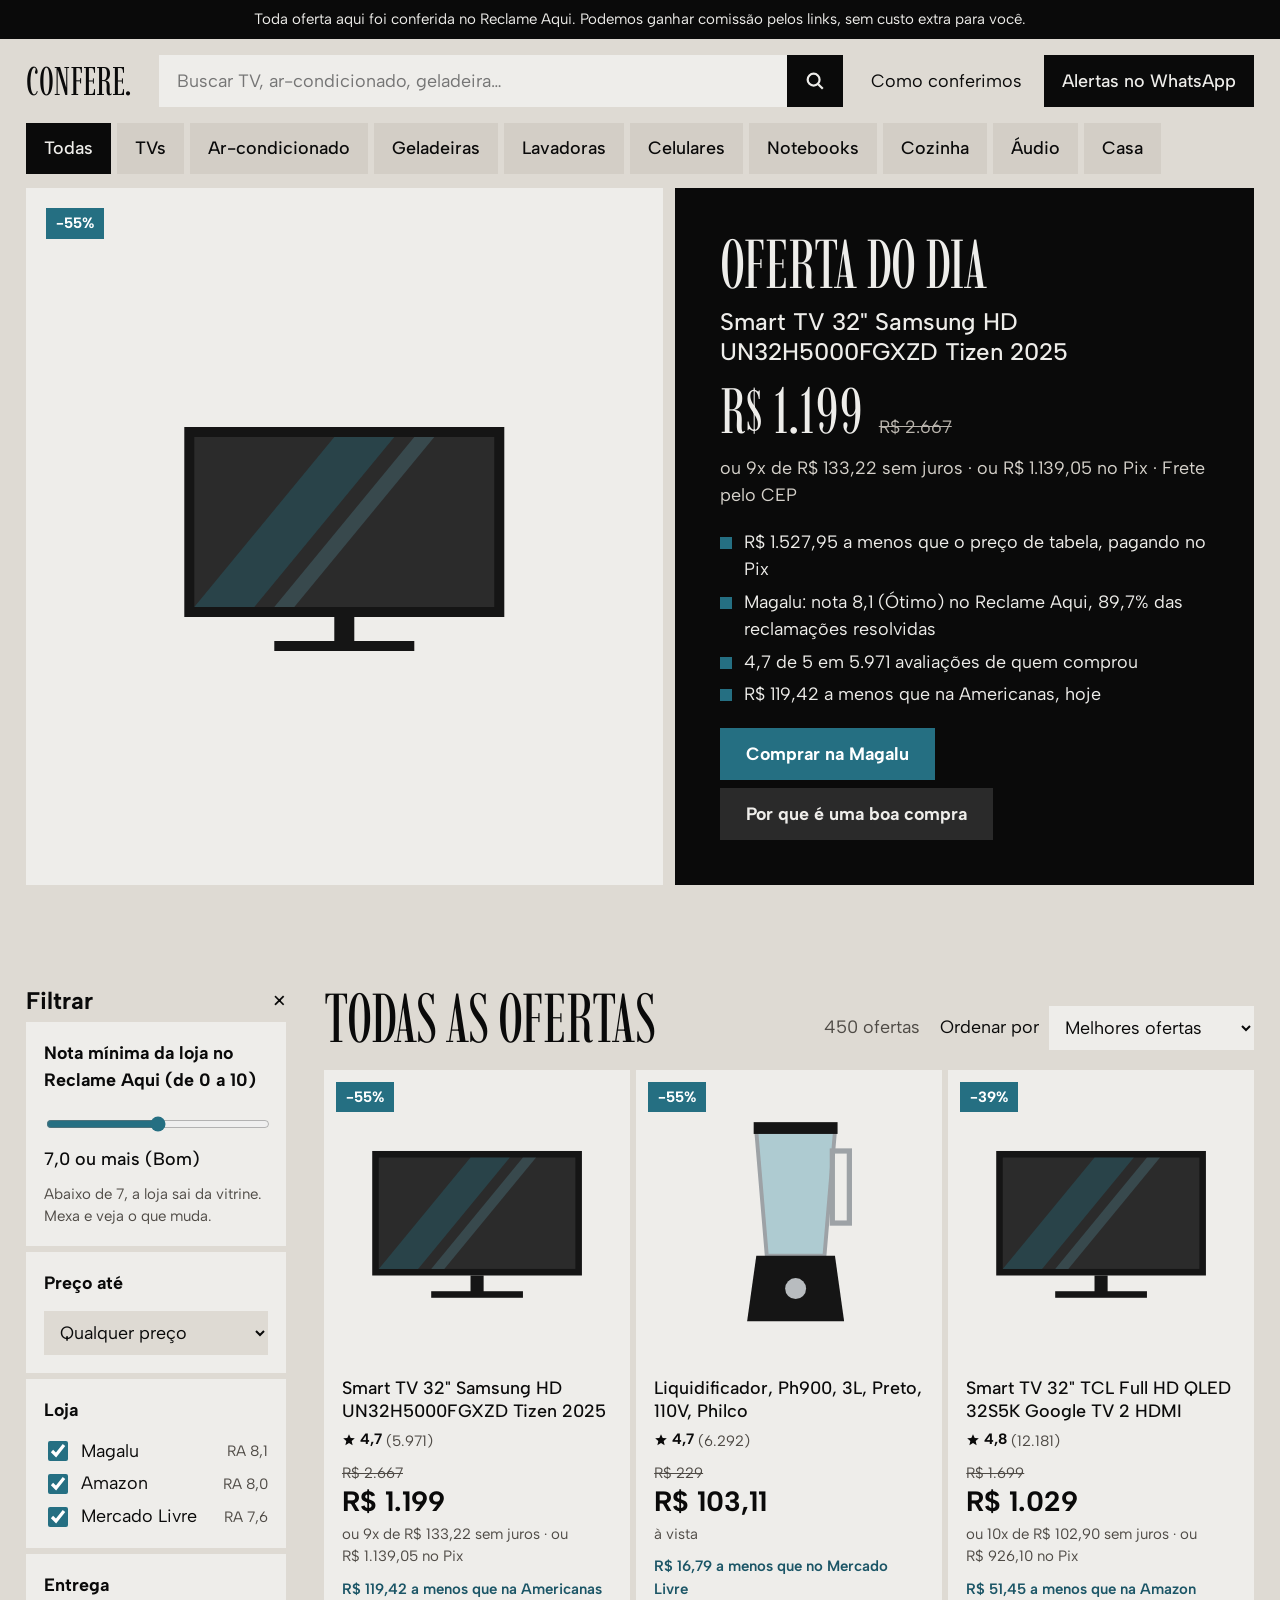
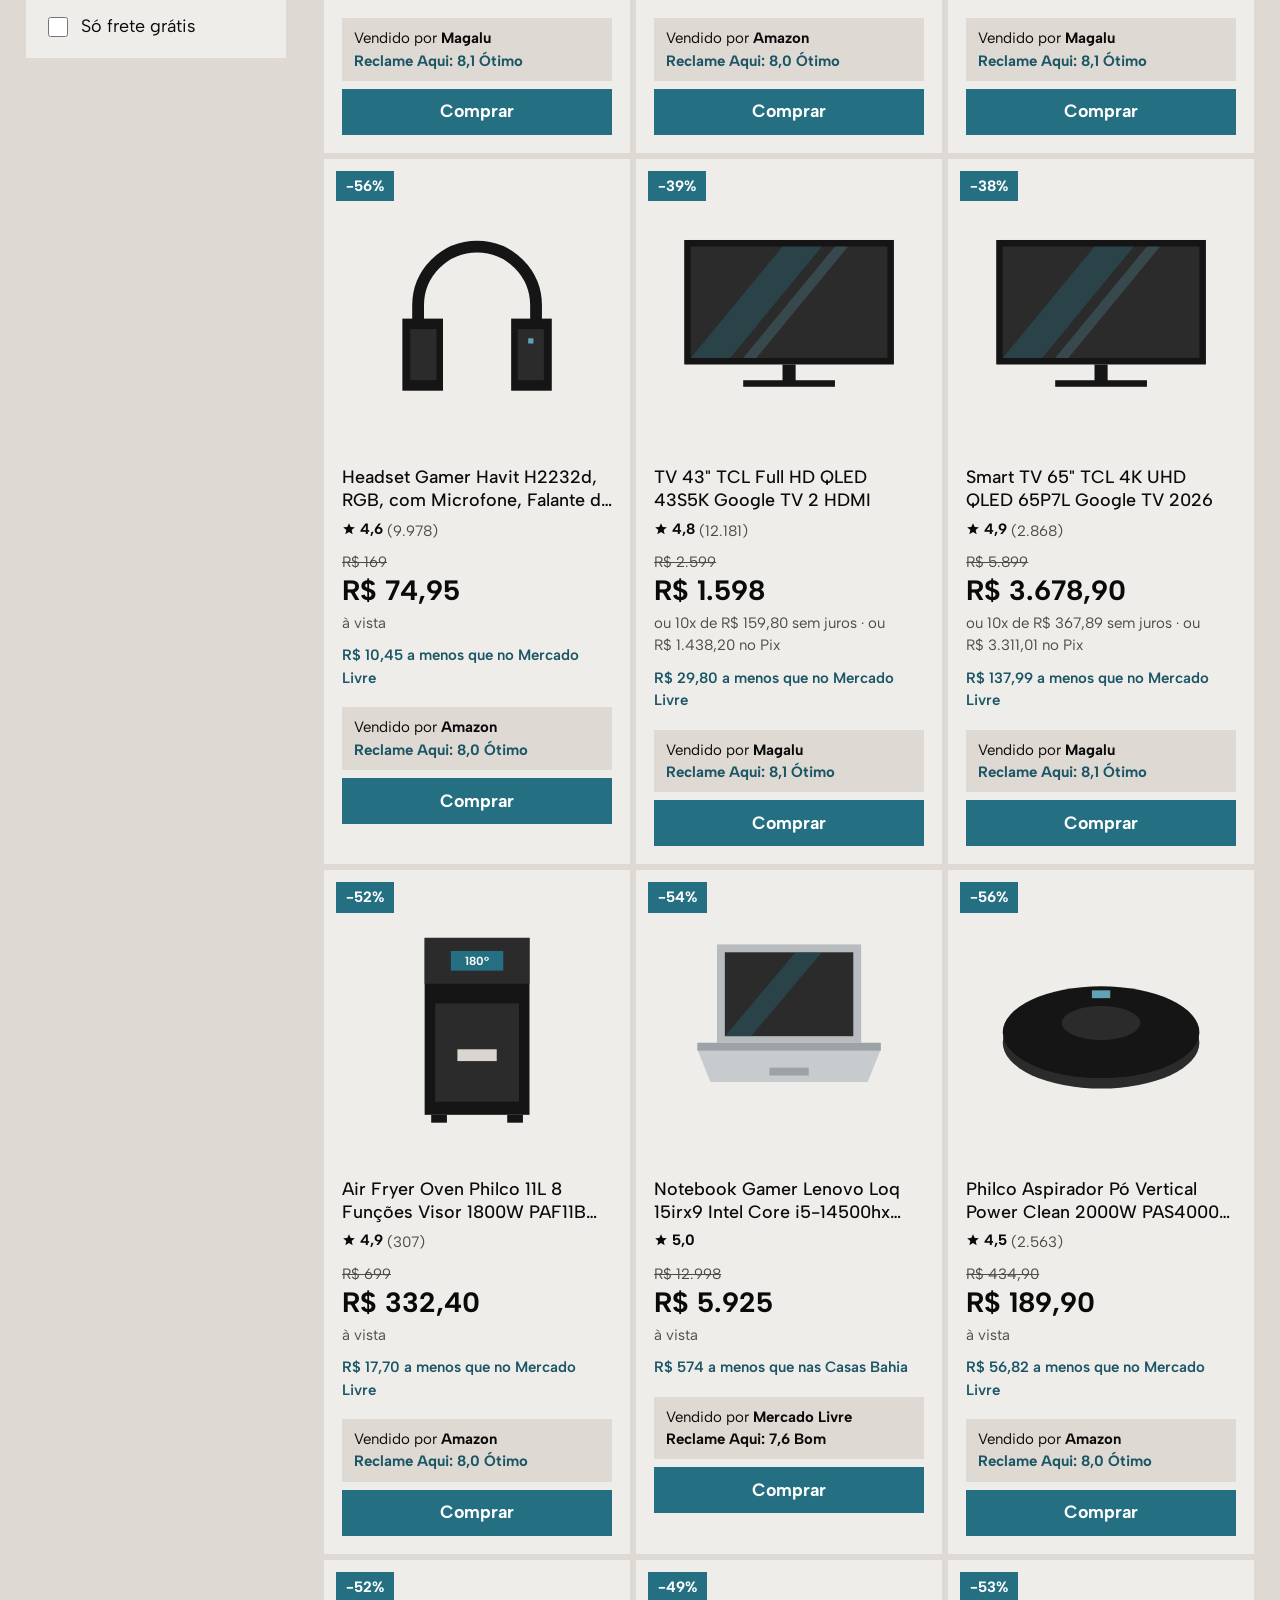
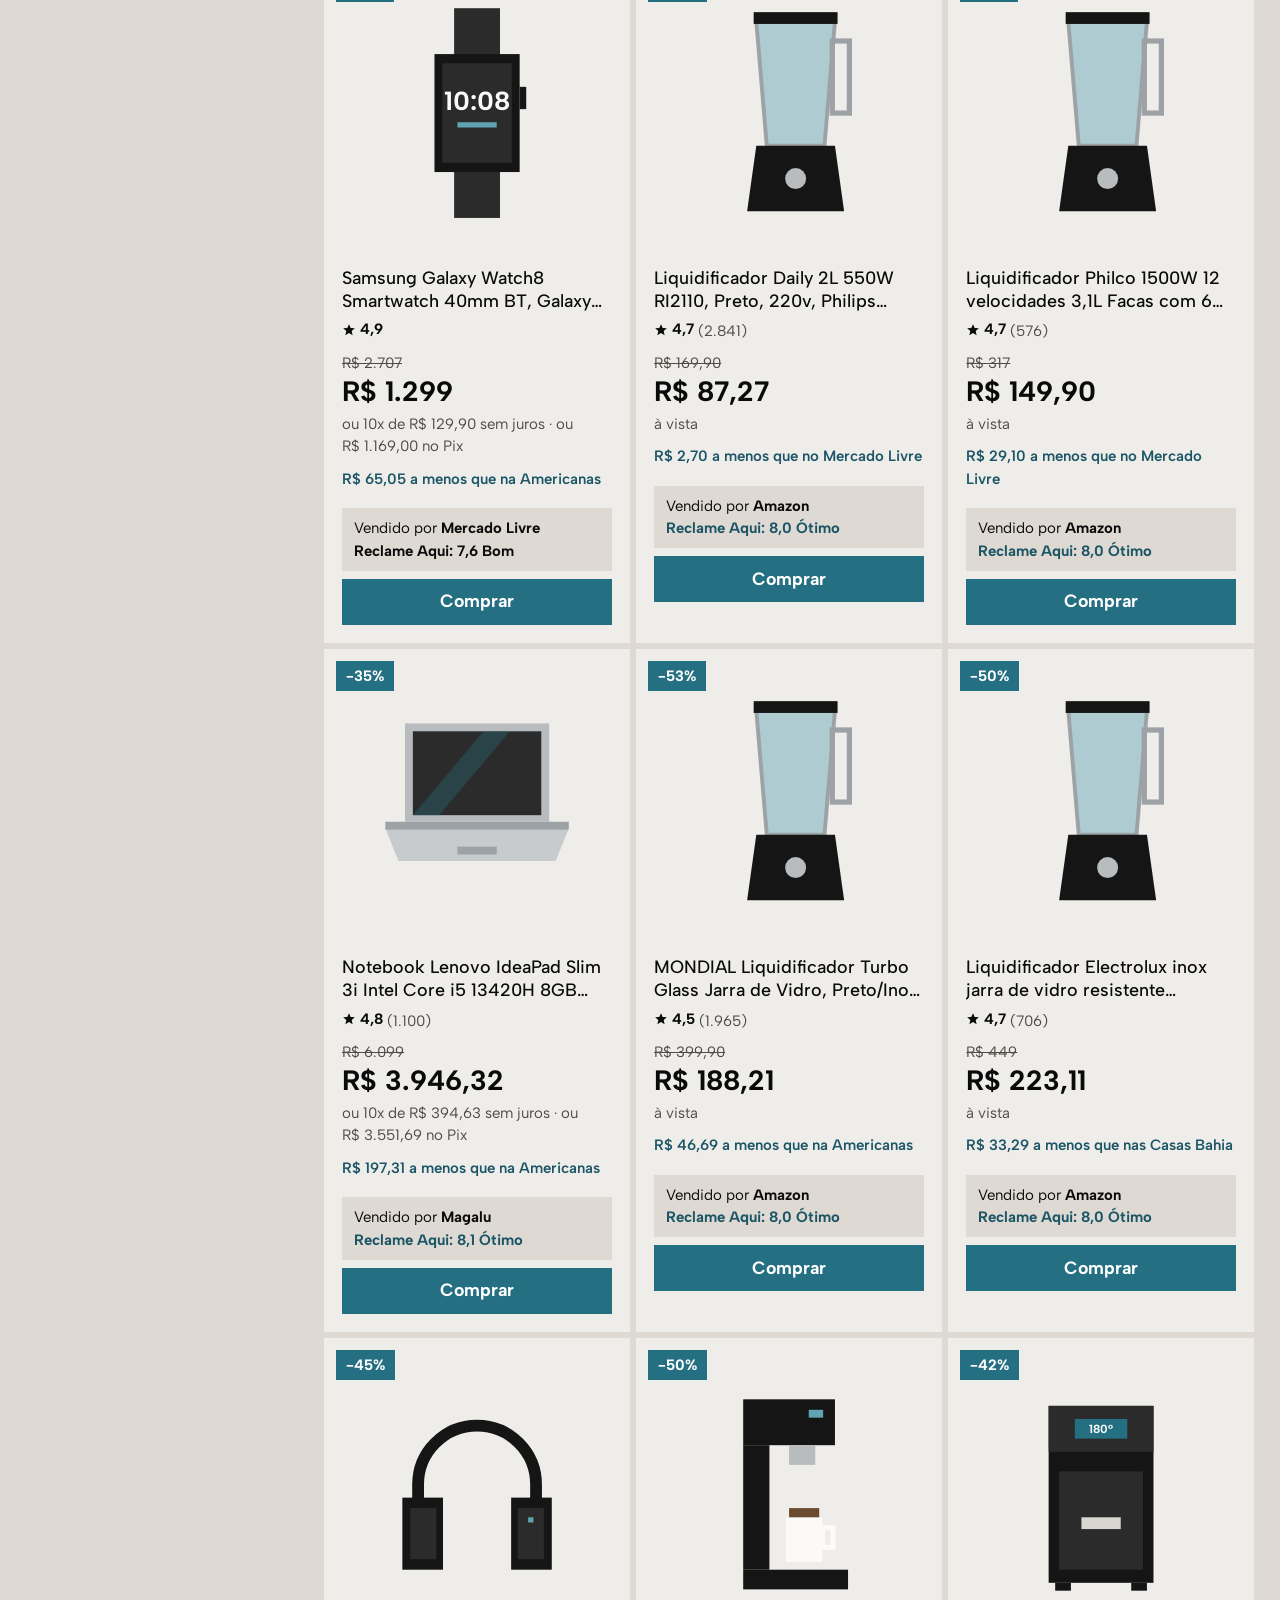
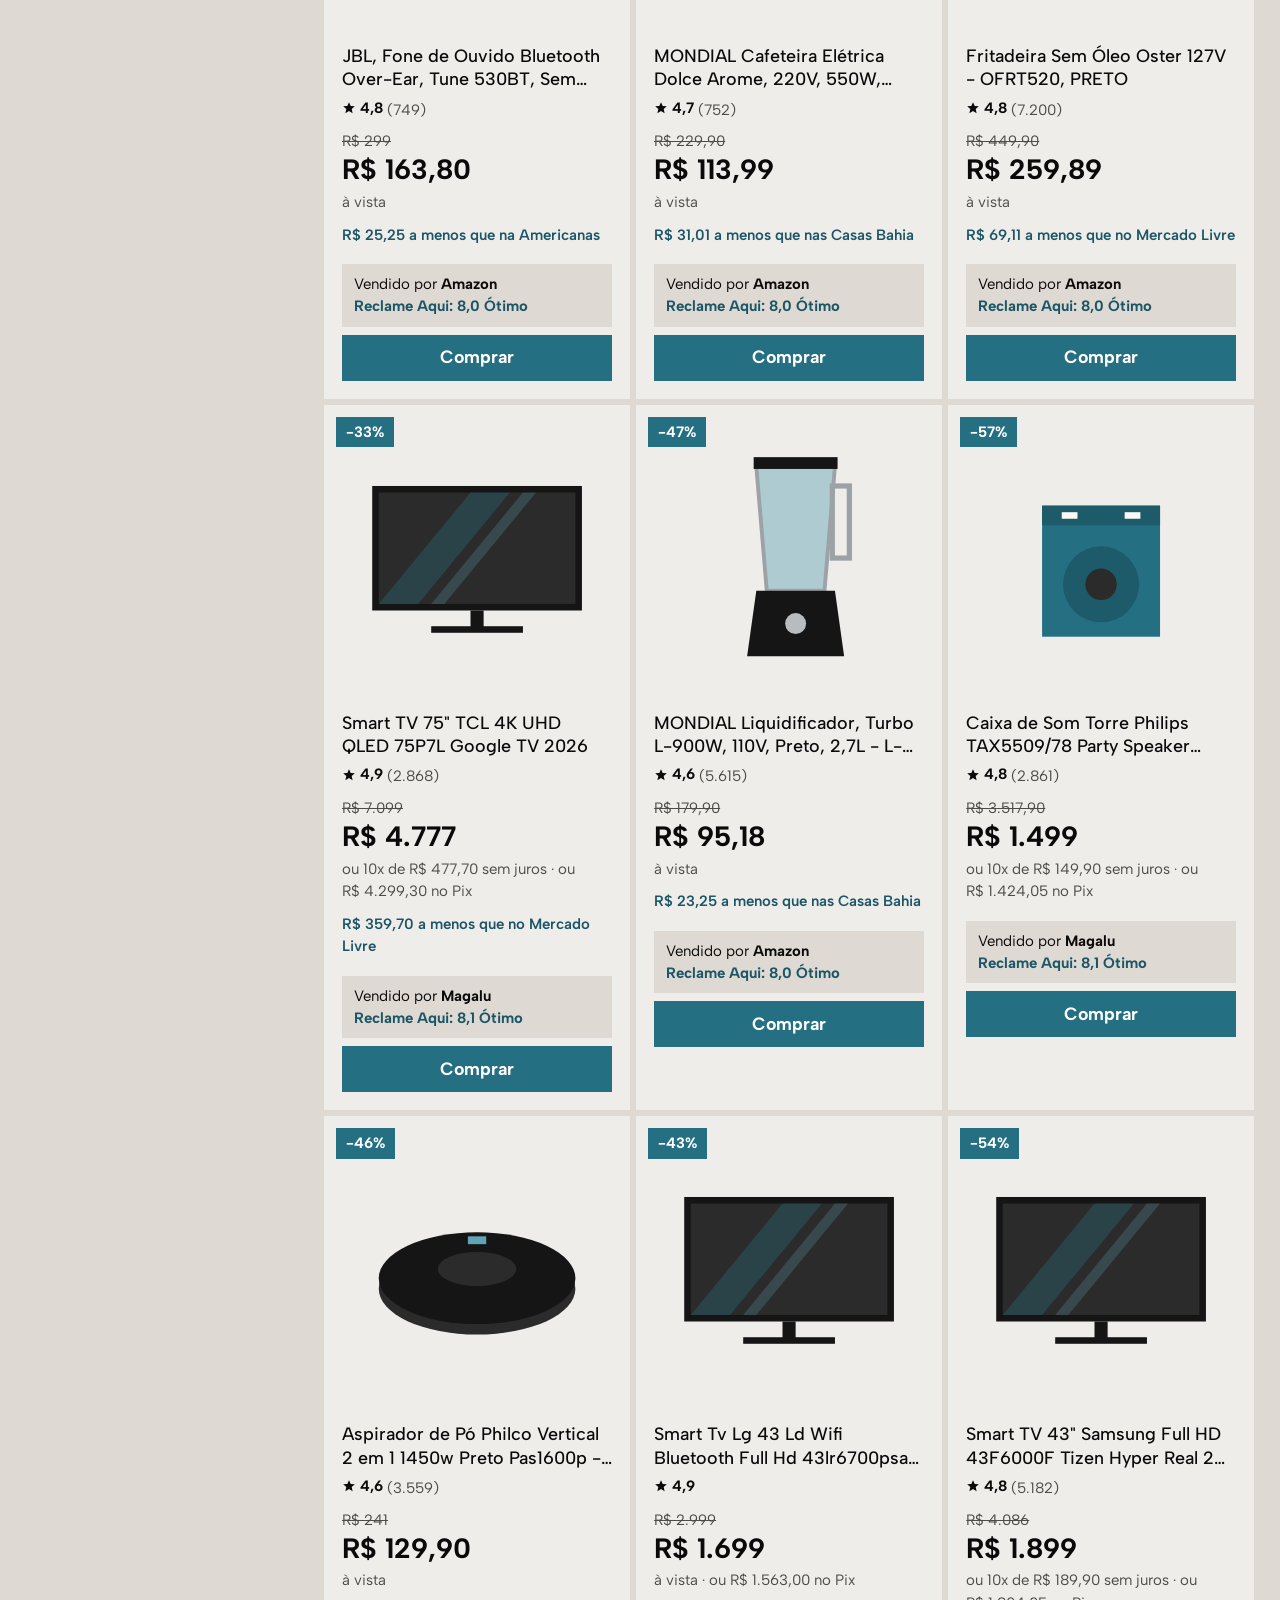
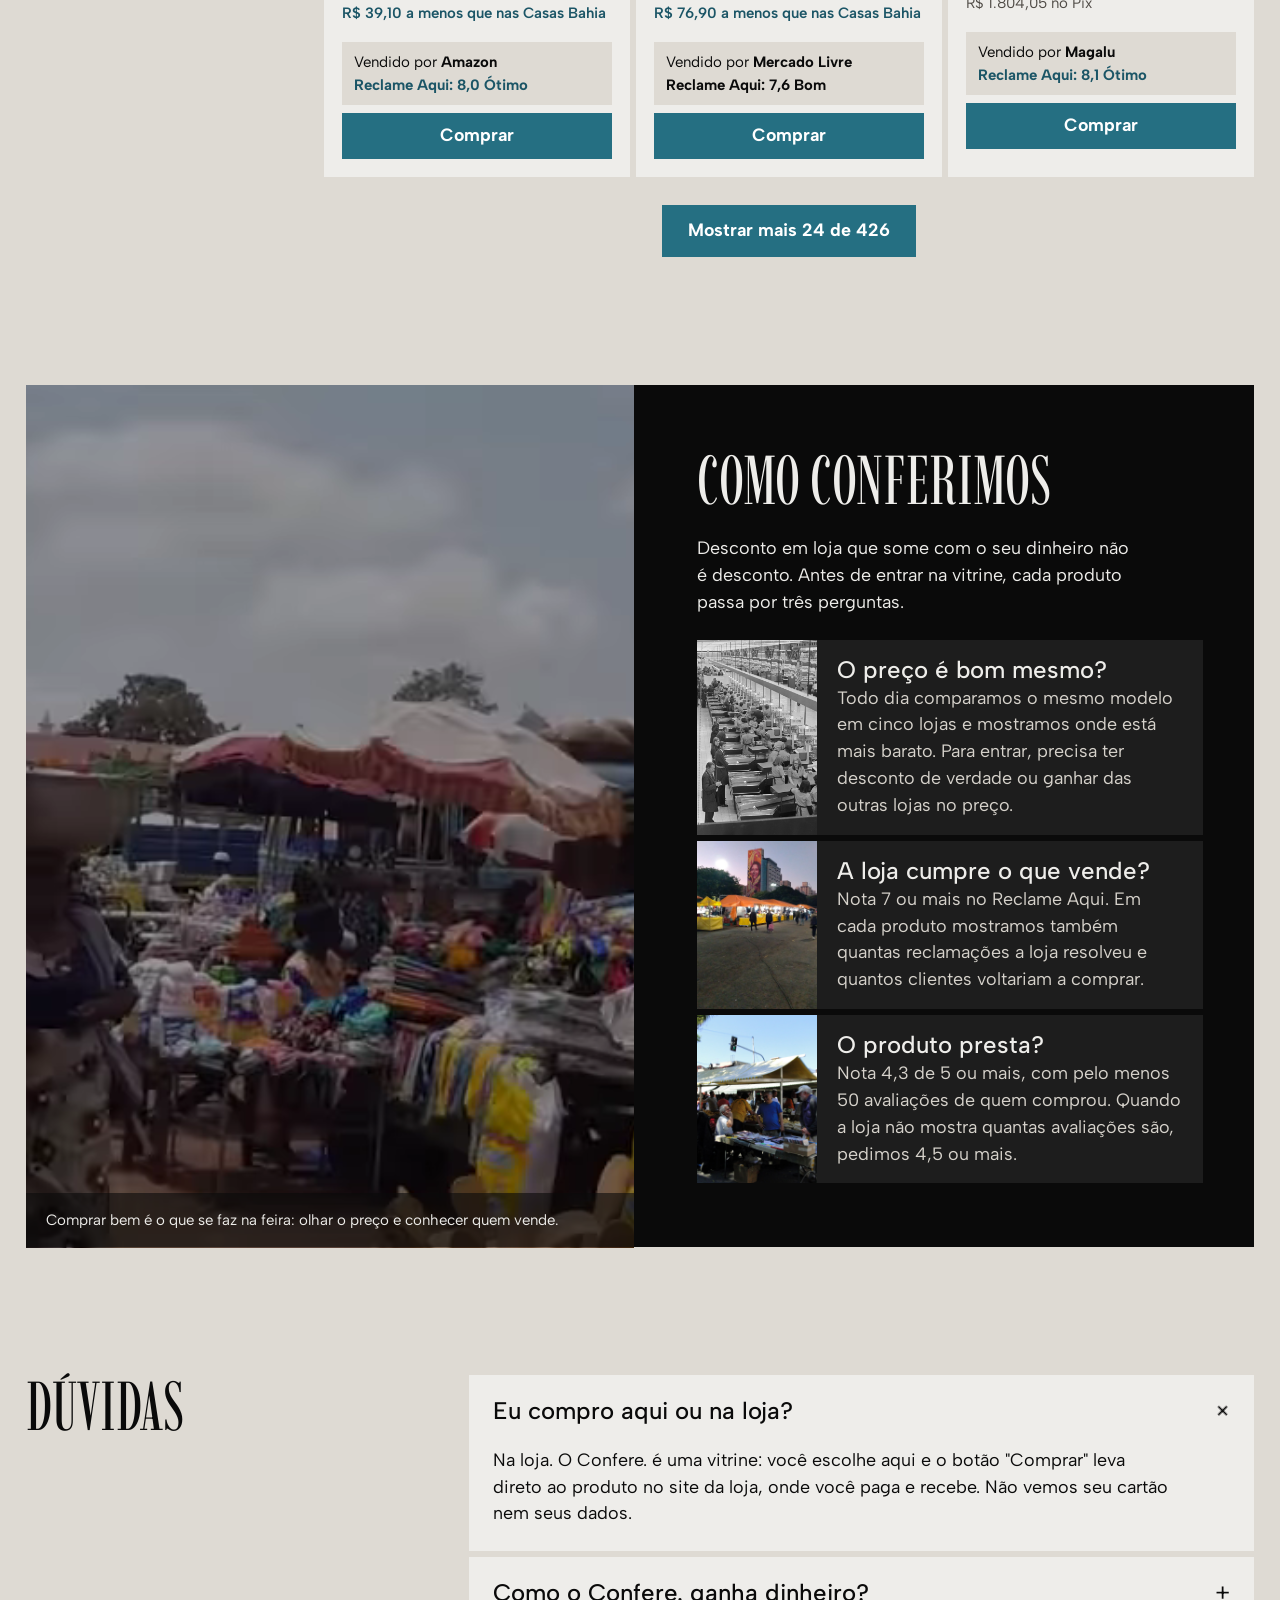
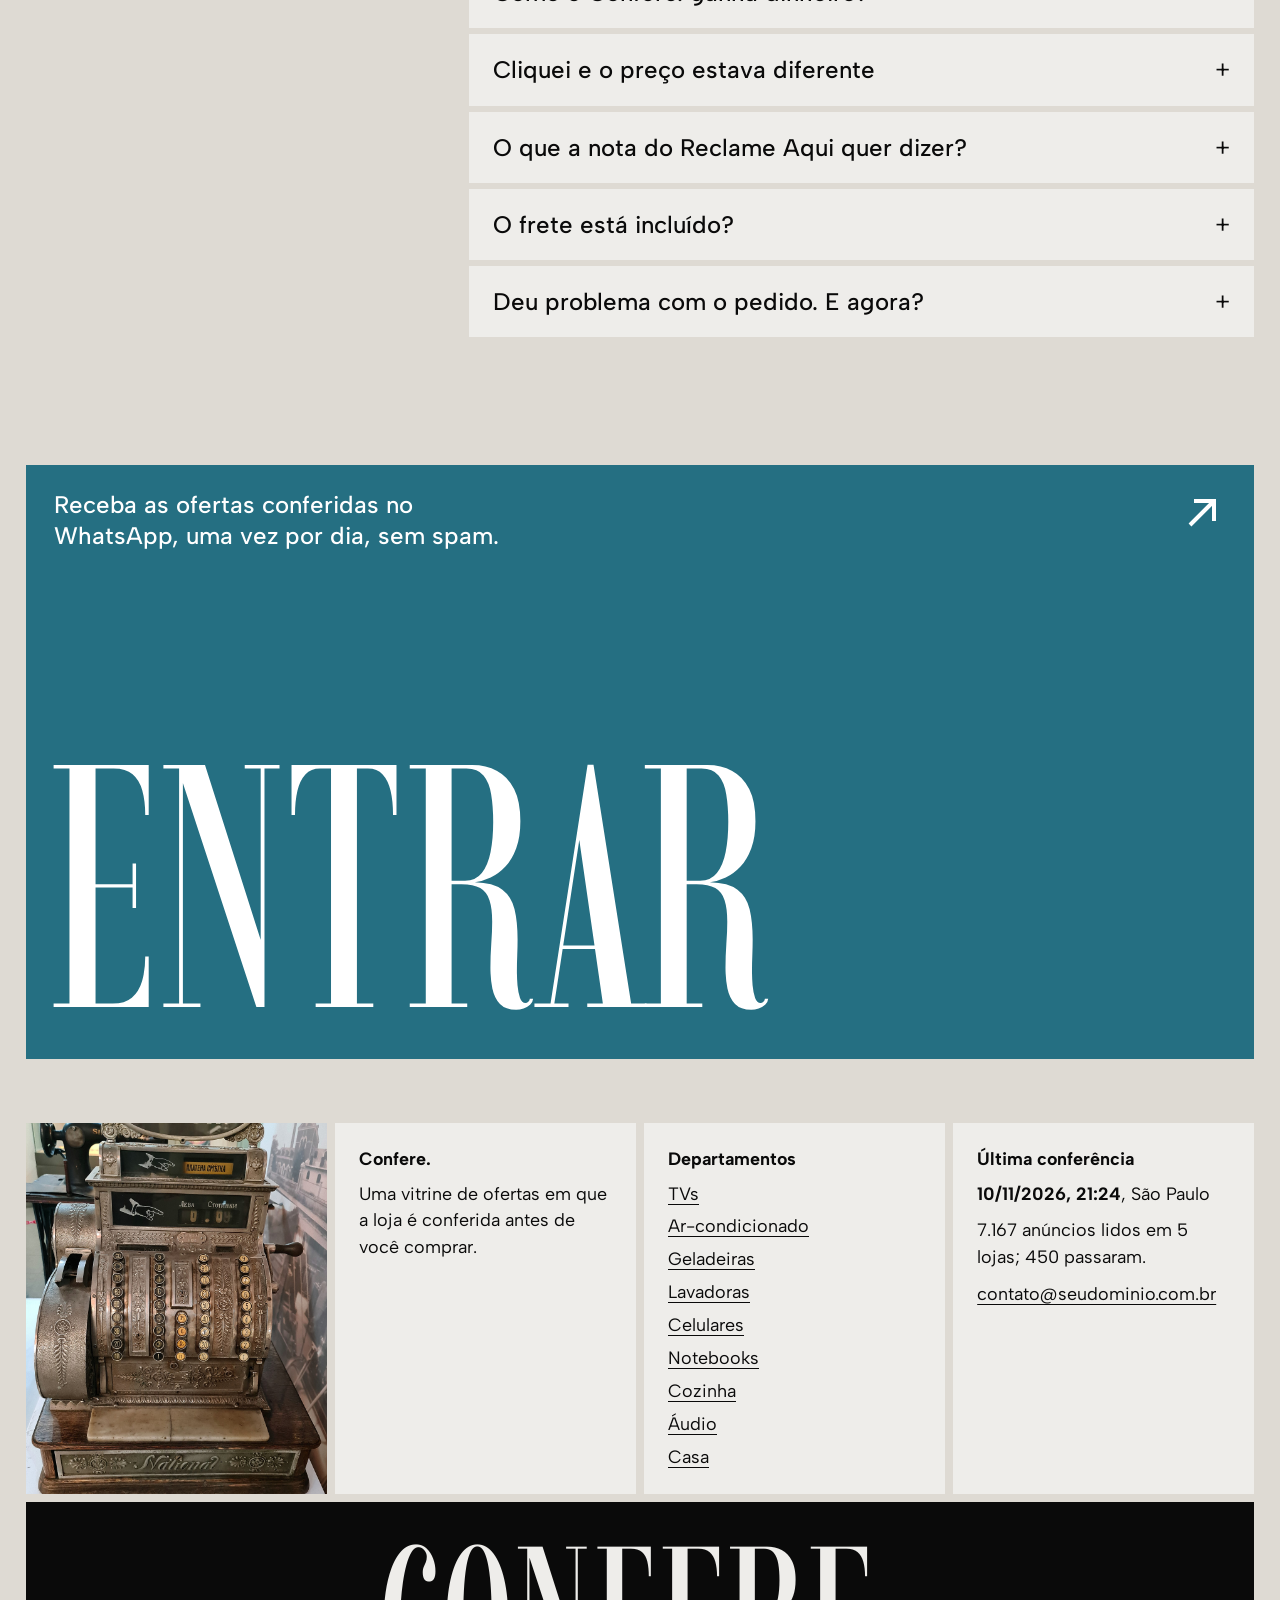
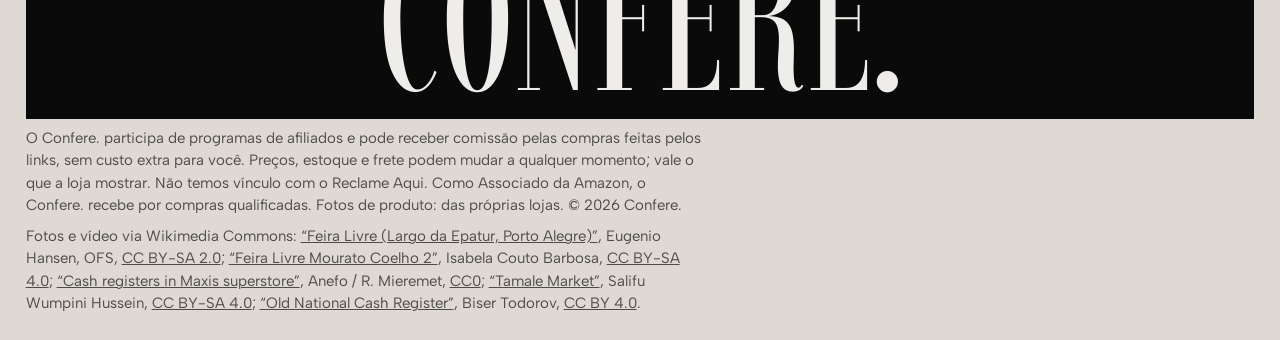
==== index.html @ 79fbed9d "Ofertas de 10/11/2026: 450 ofertas, 7167 anúncios lidos" ====
<!doctype html>
<html lang="pt-BR">
<head>
<meta charset="utf-8">
<meta name="viewport" content="width=device-width, initial-scale=1">
<title>Confere. Loja de ofertas conferidas</title>
<meta name="description" content="TVs, ar-condicionado, geladeiras, celulares e mais com preço abaixo do normal, só de lojas bem avaliadas no Reclame Aqui.">
<link rel="preconnect" href="https://fonts.googleapis.com">
<link rel="preconnect" href="https://fonts.gstatic.com" crossorigin>
<link href="https://fonts.googleapis.com/css2?family=Imbue:opsz,wght@10..100,400&family=Albert+Sans:wght@400;500;700&display=swap" rel="stylesheet">
<link rel="stylesheet" href="styles.css">
</head>
<body>

<p class="notice">Toda oferta aqui foi conferida no Reclame Aqui. Podemos ganhar comissão pelos links, sem custo extra para você.</p>

<header class="top">
  <a class="logo" href="#" aria-label="Confere., início">Confere.</a>
  <form class="search" role="search" onsubmit="return false">
    <label class="sr" for="busca">Buscar produto</label>
    <input id="busca" type="search" placeholder="Buscar TV, ar-condicionado, geladeira…" autocomplete="off">
    <button type="submit" aria-label="Buscar">
      <svg viewBox="0 0 24 24" aria-hidden="true"><circle cx="10.5" cy="10.5" r="6.5" fill="none" stroke="currentColor" stroke-width="2.4"/><path d="m15.5 15.5 5 5" stroke="currentColor" stroke-width="2.4"/></svg>
    </button>
  </form>
  <nav class="top-links" aria-label="Ajuda">
    <a href="#como">Como conferimos</a>
    <a class="top-cta" href="#alertas">Alertas no WhatsApp</a>
  </nav>
</header>

<nav class="cats" aria-label="Departamentos">
  <div class="cats-row" id="cats"></div>
</nav>

<main>
  <!-- OFERTA DO DIA -->
  <section class="deal" id="destaque" aria-labelledby="deal-title">
    <button class="deal-img" id="deal-img" type="button" aria-label="Ver detalhes da oferta do dia"></button>
    <div class="deal-info">
      <h1 id="deal-title">Oferta do dia</h1>
      <p class="deal-name" id="deal-name"></p>
      <p class="deal-price"><s id="deal-de"></s> <strong id="deal-por"></strong></p>
      <p class="deal-terms" id="deal-terms"></p>
      <ul class="deal-checks" id="deal-checks"></ul>
      <div class="deal-actions">
        <a class="btn" id="deal-buy" href="#" rel="sponsored nofollow noopener" target="_blank">Comprar na loja</a>
        <button class="btn btn-ghost" type="button" id="deal-more">Por que é uma boa compra</button>
      </div>
    </div>
  </section>

  <!-- VITRINE -->
  <section class="shop" id="loja" aria-labelledby="loja-title">
    <aside class="filters" aria-labelledby="filtros-title">
      <details class="filters-box" id="filtros-box" open>
      <summary class="filters-title"><h2 id="filtros-title" style="font:inherit;margin:0">Filtrar</h2></summary>

      <fieldset>
        <legend>Nota mínima da loja no Reclame Aqui (de 0 a 10)</legend>
        <div class="gauge">
          <input type="range" id="nota-min" min="5" max="9" step="0.5" value="7" aria-describedby="nota-help">
          <output id="nota-out" for="nota-min">7,0 ou mais</output>
        </div>
        <p id="nota-help" class="help">Abaixo de 7, a loja sai da vitrine. Mexa e veja o que muda.</p>
      </fieldset>

      <fieldset>
        <legend>Preço até</legend>
        <select id="preco-max" aria-label="Preço máximo">
          <option value="0">Qualquer preço</option>
          <option value="500">R$ 500</option>
          <option value="1000">R$ 1.000</option>
          <option value="2000">R$ 2.000</option>
          <option value="3000">R$ 3.000</option>
        </select>
      </fieldset>

      <fieldset>
        <legend>Loja</legend>
        <div id="lojas-filtro" class="checks"></div>
      </fieldset>

      <fieldset id="frete-box">
        <legend>Entrega</legend>
        <label class="check"><input type="checkbox" id="frete-gratis"> Só frete grátis</label>
      </fieldset>
      </details>
    </aside>

    <div class="results">
      <div class="results-head">
        <h2 id="loja-title">Todas as ofertas</h2>
        <div class="results-tools">
          <p id="count" aria-live="polite"></p>
          <label class="sort">Ordenar por
            <select id="ordem">
              <option value="melhores">Melhores ofertas</option>
              <option value="desconto">Maior desconto</option>
              <option value="menor">Menor preço</option>
              <option value="maior">Maior preço</option>
              <option value="reputacao">Melhor loja</option>
              <option value="avaliacao">Mais bem avaliados</option>
            </select>
          </label>
        </div>
      </div>
      <ul class="grid" id="grid"></ul>
      <button class="btn more" id="mais" type="button" hidden>Mostrar mais</button>
      <div class="empty" id="empty" hidden>
        <p>Nenhuma oferta conferida com esses filtros.</p>
        <button class="btn" type="button" id="limpar">Limpar filtros</button>
      </div>
    </div>
  </section>

  <!-- COMO CONFERIMOS -->
  <section class="how" id="como" aria-labelledby="como-title">
    <figure class="how-photo">
      <video src="assets/tamale-market-no-audio.webm" poster="assets/tamale-market-no-audio-poster.jpg" width="854" height="480" autoplay muted loop playsinline aria-label="Movimento de um grande mercado de rua"></video>
      <figcaption>Comprar bem é o que se faz na feira: olhar o preço e conhecer quem vende.</figcaption>
    </figure>
    <div class="how-text">
      <h2 id="como-title">Como conferimos</h2>
      <p class="how-lead">Desconto em loja que some com o seu dinheiro não é desconto. Antes de entrar na vitrine, cada produto passa por três perguntas.</p>
      <ol class="how-steps">
        <li><img src="assets/kassa-s-maxis-superstore-cash-registers-in.jpg" width="1920" height="2910" alt="Fileira de caixas de supermercado nos anos 1970" loading="lazy"><h3>O preço é bom mesmo?</h3><p>Todo dia comparamos o mesmo modelo em cinco lojas e mostramos onde está mais barato. Para entrar, precisa ter desconto de verdade ou ganhar das outras lojas no preço.</p></li>
        <li><img src="assets/feira-livre-largo-da-epatur-porto-alegre.jpg" width="1920" height="1440" alt="Barracas de feira livre em Porto Alegre" loading="lazy"><h3>A loja cumpre o que vende?</h3><p>Nota 7 ou mais no Reclame Aqui. Em cada produto mostramos também quantas reclamações a loja resolveu e quantos clientes voltariam a comprar.</p></li>
        <li><img src="assets/feira-livre-mourato-coelho-2.jpg" width="1920" height="1440" alt="Barraca de frutas numa feira de São Paulo" loading="lazy"><h3>O produto presta?</h3><p>Nota 4,3 de 5 ou mais, com pelo menos 50 avaliações de quem comprou. Quando a loja não mostra quantas avaliações são, pedimos 4,5 ou mais.</p></li>
      </ol>
    </div>
  </section>

  <!-- DÚVIDAS -->
  <section class="faq" id="duvidas" aria-labelledby="duvidas-title">
    <h2 id="duvidas-title">Dúvidas</h2>
    <div class="faq-list">
      <details open><summary>Eu compro aqui ou na loja?</summary><p>Na loja. O Confere. é uma vitrine: você escolhe aqui e o botão "Comprar" leva direto ao produto no site da loja, onde você paga e recebe. Não vemos seu cartão nem seus dados.</p></details>
      <details><summary>Como o Confere. ganha dinheiro?</summary><p>Os botões de compra são links de afiliado. Quando você compra por eles, a loja nos paga uma pequena comissão. O preço para você é o mesmo, e a comissão nunca decide quem entra: loja com nota baixa fica de fora mesmo pagando mais.</p></details>
      <details><summary>Cliquei e o preço estava diferente</summary><p>Ofertas mudam ao longo do dia. Conferimos todas as lojas uma vez por dia, à noite; a data e a hora da última conferência estão no rodapé. Vale o preço que a loja mostrar na hora da compra.</p></details>
      <details><summary>O que a nota do Reclame Aqui quer dizer?</summary><p>É a reputação calculada com as reclamações dos últimos seis meses: se a loja responde, se resolve e se o cliente voltaria a comprar. De 8 a 10 é Ótimo, de 7 a 7,9 é Bom, de 6 a 6,9 é Regular, de 5 a 5,9 é Ruim e abaixo de 5 é Não recomendada.</p></details>
      <details><summary>O frete está incluído?</summary><p>O preço é do produto. O frete depende do seu CEP: a loja mostra o valor exato, e se há frete grátis, antes de fechar o pedido.</p></details>
      <details><summary>Deu problema com o pedido. E agora?</summary><p>Fale com a loja pelo canal oficial e guarde o número do pedido. Se não resolver em 7 dias, registre no Reclame Aqui e no consumidor.gov.br. Em compras online, você tem 7 dias para desistir, pelo Código de Defesa do Consumidor.</p></details>
    </div>
  </section>

  <!-- ALERTAS -->
  <section class="cta" id="alertas" aria-labelledby="alertas-title">
    <a class="cta-band" id="cta-link" href="https://chat.whatsapp.com/SEU-GRUPO-AQUI" rel="noopener" target="_blank">
      <h2 id="alertas-title" class="cta-say">Receba as ofertas conferidas no WhatsApp, uma vez por dia, sem spam.</h2>
      <svg class="cta-arrow" viewBox="0 0 48 48" aria-hidden="true"><path d="M12 36 36 12M16 12h20v20" fill="none" stroke="currentColor" stroke-width="4"/></svg>
      <span class="cta-word" aria-hidden="true">Entrar</span>
    </a>
  </section>
</main>

<footer class="foot">
  <div class="foot-cols">
    <div class="foot-photo"><img src="assets/old-national-cash-register.jpg" width="1920" height="3018" alt="Caixa registradora antiga de metal trabalhado, num museu" loading="lazy"></div>
    <div>
      <h2 class="foot-h">Confere.</h2>
      <p>Uma vitrine de ofertas em que a loja é conferida antes de você comprar.</p>
    </div>
    <div>
      <h2 class="foot-h">Departamentos</h2>
      <ul id="foot-cats"></ul>
    </div>
    <div>
      <h2 class="foot-h">Última conferência</h2>
      <p><strong id="last-check">hoje, 08:00</strong>, <span id="city">São Paulo</span></p>
      <p id="analise"></p>
      <p><a id="mail" href="mailto:contato@seudominio.com.br">contato@seudominio.com.br</a></p>
    </div>
  </div>
  <div class="foot-mark"><p aria-hidden="true">Confere.</p></div>
  <p class="legal">O Confere. participa de programas de afiliados e pode receber comissão pelas compras feitas pelos links, sem custo extra para você. Preços, estoque e frete podem mudar a qualquer momento; vale o que a loja mostrar. Não temos vínculo com o Reclame Aqui. Como Associado da Amazon, o Confere. recebe por compras qualificadas. Fotos de produto: das próprias lojas. © 2026 Confere.</p>
  <p class="legal">Fotos e vídeo via Wikimedia Commons: <a href="https://commons.wikimedia.org/w/index.php?curid=119557420">“Feira Livre (Largo da Epatur, Porto Alegre)”</a>, Eugenio Hansen, OFS, <a href="https://creativecommons.org/licenses/by-sa/2.0/">CC BY-SA 2.0</a>; <a href="https://commons.wikimedia.org/w/index.php?curid=51682010">“Feira Livre Mourato Coelho 2”</a>, Isabela Couto Barbosa, <a href="https://creativecommons.org/licenses/by-sa/4.0/">CC BY-SA 4.0</a>; <a href="https://commons.wikimedia.org/w/index.php?curid=19488105">“Cash registers in Maxis superstore”</a>, Anefo / R. Mieremet, <a href="https://creativecommons.org/publicdomain/zero/1.0/deed.en/">CC0</a>; <a href="https://commons.wikimedia.org/wiki/File:Tamale_Market_(No_Audio).webm">“Tamale Market”</a>, Salifu Wumpini Hussein, <a href="https://creativecommons.org/licenses/by-sa/4.0">CC BY-SA 4.0</a>; <a href="https://commons.wikimedia.org/w/index.php?curid=99466496">“Old National Cash Register”</a>, Biser Todorov, <a href="https://creativecommons.org/licenses/by/4.0/">CC BY 4.0</a>.</p>
</footer>

<!-- PÁGINA DO PRODUTO -->
<dialog class="pdp" id="pdp" aria-labelledby="pdp-name">
  <form method="dialog" class="pdp-close-row"><button class="pdp-close">Fechar</button></form>
  <div class="pdp-body">
    <div class="pdp-img" id="pdp-img"></div>
    <div class="pdp-info">
      <p class="pdp-cat" id="pdp-cat"></p>
      <h2 id="pdp-name"></h2>
      <p class="pdp-rating" id="pdp-rating"></p>
      <p class="pdp-price"><s id="pdp-de"></s> <strong id="pdp-por"></strong></p>
      <p class="pdp-terms" id="pdp-terms"></p>
      <a class="btn btn-wide" id="pdp-buy" href="#" rel="sponsored nofollow noopener" target="_blank">Comprar na loja</a>
      <p class="pdp-note">Você vai para o site da loja para pagar e receber.</p>
    </div>
  </div>
  <div class="pdp-why">
    <h3>Por que é uma boa compra</h3>
    <div class="why-grid">
      <div class="why-box" id="why-preco"></div>
      <div class="why-box" id="why-loja"></div>
      <div class="why-box" id="why-produto"></div>
    </div>
  </div>
</dialog>

<script src="ofertas.js"></script>
<script src="ilustracoes.js"></script>
<script src="app.js"></script>
</body>
</html>
---- styles.css ----
/* Confere. · loja de ofertas conferidas */
:root {
  --bg: #dedad3;
  --surface: #d3cec6;
  --surface-2: #c6c0b6;
  --paper: #eeedea;
  --ink: #0a0a0a;
  --muted: #4f4b46;
  --accent: #256f82;
  --accent-ink: #ffffff;
  --sale: #256f82;

  --display: "Imbue", "Times New Roman", serif;
  --text: "Albert Sans", system-ui, sans-serif;

  --step-small: 0.9375rem;
  --step-body: clamp(1rem, 0.96rem + 0.2vw, 1.125rem);
  --step-lead: clamp(1.25rem, 1.1rem + 0.6vw, 1.5rem);
  --step-head: clamp(2.5rem, 1.6rem + 3.4vw, 4.5rem);

  --m: clamp(16px, 2vw, 32px);
  --gap: 12px;
  --section: clamp(96px, 10vw, 160px);
  --ease: cubic-bezier(.16, 1, .3, 1);
}

*, *::before, *::after { box-sizing: border-box; }
html { scroll-behavior: smooth; -webkit-text-size-adjust: 100%; }
body { margin: 0; background: var(--bg); color: var(--ink); font: 400 var(--step-body)/1.5 var(--text); overflow-x: hidden; }
img, svg { display: block; max-width: 100%; }
a { color: inherit; }
h1, h2, h3, p, ul, ol, figure, fieldset { margin: 0; }
ul, ol { padding: 0; list-style: none; }
button, input, select { font: inherit; color: inherit; }
:focus-visible { outline: 3px solid var(--accent); outline-offset: 2px; }
::selection { background: var(--accent); color: var(--accent-ink); }
.sr { position: absolute; width: 1px; height: 1px; overflow: hidden; clip-path: inset(50%); white-space: nowrap; }

.btn {
  display: inline-flex; align-items: center; justify-content: center;
  min-height: 52px; padding: 0 26px;
  background: var(--accent); color: var(--accent-ink);
  border: 0; font-weight: 700; text-decoration: none; cursor: pointer;
  transition: background-color .2s, transform .15s;
}
.btn:hover { background: var(--ink); }
.btn:active { transform: scale(.97); }
.btn-ghost { background: var(--surface-2); color: var(--ink); }
.btn-ghost:hover { background: var(--ink); color: var(--paper); }
.btn-wide { width: 100%; }

/* ---------- topo ---------- */
.notice { background: var(--ink); color: var(--paper); text-align: center; padding: 8px var(--m); font-size: var(--step-small); }
.top {
  display: grid; grid-template-columns: auto minmax(0, 1fr) auto; align-items: center; gap: 28px;
  padding: 16px var(--m);
}
.logo { font: 400 40px/1 var(--display); text-transform: uppercase; text-decoration: none; }
.search { display: flex; max-width: 720px; width: 100%; justify-self: center; }
.search input {
  flex: 1; min-width: 0; height: 52px; padding: 0 18px;
  background: var(--paper); border: 0; outline-offset: -3px;
}
.search button { width: 56px; height: 52px; border: 0; background: var(--ink); color: var(--paper); display: grid; place-items: center; cursor: pointer; transition: background-color .2s; }
.search button:hover { background: var(--accent); }
.search svg { width: 22px; height: 22px; }
.top-links { display: flex; align-items: center; gap: 22px; }
.top-links a { text-decoration: underline 2px transparent; text-underline-offset: 5px; transition: text-decoration-color .2s; white-space: nowrap; }
.top-links a:hover { text-decoration-color: currentColor; }
.top-cta { background: var(--ink); color: var(--paper); padding: 13px 18px; font-weight: 500; }
.top-cta:hover { background: var(--accent); }

.cats { padding: 0 var(--m); }
.cats-row { display: flex; gap: 6px; overflow-x: auto; scrollbar-width: none; padding-bottom: 2px; }
.cats-row::-webkit-scrollbar { display: none; }
.cat {
  position: relative; flex: none; padding: 12px 18px; background: var(--surface); border: 0; cursor: pointer; font-weight: 500; white-space: nowrap;
  transition: background-color .2s, color .2s;
}
.cat:hover { background: var(--surface-2); }
.cat[aria-pressed="true"] { background: var(--ink); color: var(--paper); }

/* ---------- oferta do dia ---------- */
.deal {
  display: grid; grid-template-columns: minmax(0, 1.1fr) minmax(0, 1fr); gap: var(--gap);
  margin: 12px var(--m) 0;
}
.deal-img { background: var(--paper); border: 0; padding: clamp(20px, 3vw, 40px); cursor: zoom-in; position: relative; display: grid; place-items: center; }
.deal-img svg, .deal-img img { width: 100%; max-height: 400px; margin: auto; object-fit: contain; transition: transform .6s var(--ease); }
.deal-img:hover svg, .deal-img:hover img { transform: scale(1.03); }
.deal-img .off { position: absolute; top: 20px; left: 20px; }
.deal-info { background: var(--ink); color: var(--paper); padding: clamp(28px, 3.5vw, 48px); display: flex; flex-direction: column; gap: 12px; justify-content: center; }
.deal-info h1 { font: 400 var(--step-head)/0.9 var(--display); text-transform: uppercase; letter-spacing: -0.01em; }
.deal-name { font: 500 var(--step-lead)/1.25 var(--text); max-width: 26ch; }
.deal-price { display: flex; align-items: baseline; gap: 16px; flex-wrap: wrap; }
.deal-price s { color: #b9b4ad; order: 2; }
.deal-price strong { font: 400 clamp(56px, 5vw, 84px)/1 var(--display); }
.deal-terms { color: #d6d2cb; }
.deal-checks { display: grid; gap: 6px; margin: 8px 0; }
.deal-checks li { display: flex; gap: 12px; align-items: baseline; }
.deal-checks li::before { content: ""; flex: none; width: 12px; height: 12px; background: var(--accent); transform: translateY(1px); }
.deal-actions { display: flex; flex-wrap: wrap; gap: 8px; }
.deal .btn-ghost { background: #2a2a2a; color: var(--paper); }
.deal .btn-ghost:hover { background: var(--paper); color: var(--ink); }

/* ---------- vitrine ---------- */
.shop { display: grid; grid-template-columns: 260px minmax(0, 1fr); gap: clamp(20px, 3vw, 40px); padding: clamp(72px, 8vw, 120px) var(--m) 0; align-items: start; }
.filters { position: sticky; top: 16px; display: grid; gap: 6px; }
.filters-title { font: 700 var(--step-lead)/1.2 var(--text); margin-bottom: 6px; list-style: none; cursor: pointer; display: flex; justify-content: space-between; }
.filters-title::-webkit-details-marker { display: none; }
.filters-title::after { content: "+"; font-weight: 400; transition: transform .3s var(--ease); }
.filters-box[open] .filters-title::after { transform: rotate(45deg); }
.filters-box { display: grid; gap: 6px; }
.filters-box > fieldset + fieldset { margin-top: 6px; }
.filters fieldset { min-width: 0; border: 0; padding: 18px; background: var(--paper); display: grid; gap: 10px; }
.filters legend { float: left; width: 100%; font-weight: 700; padding: 0; margin-bottom: 4px; }
.gauge { display: grid; gap: 6px; }
.gauge input { width: 100%; accent-color: var(--accent); height: 28px; cursor: pointer; }
.gauge output { font-weight: 500; }
.help { font-size: var(--step-small); color: var(--muted); }
.filters select, .sort select { height: 44px; padding: 0 12px; background: var(--bg); border: 0; cursor: pointer; }
.filters select { width: 100%; }
.checks { display: grid; gap: 6px; }
.check { display: flex; gap: 10px; align-items: center; cursor: pointer; }
.check input { width: 20px; height: 20px; accent-color: var(--accent); }
.check small { margin-left: auto; color: var(--muted); font-size: var(--step-small); }

.results-head { display: flex; justify-content: space-between; align-items: end; gap: 16px 24px; flex-wrap: wrap; margin-bottom: 20px; }
.results-head h2 { font: 400 var(--step-head)/0.9 var(--display); text-transform: uppercase; letter-spacing: -0.01em; }
.results-tools { display: flex; align-items: center; gap: 20px; flex-wrap: wrap; }
#count { color: var(--muted); }
.sort { display: flex; align-items: center; gap: 10px; }
.sort select { background: var(--paper); }

.grid { display: grid; grid-template-columns: repeat(auto-fill, minmax(230px, 1fr)); gap: 6px; }
.card { background: var(--paper); display: flex; flex-direction: column; position: relative; transition: background-color .2s; }
.card:hover { background: #f7f6f3; }
.card-open { all: unset; cursor: pointer; display: block; }
.card-open:focus-visible { outline: 3px solid var(--accent); outline-offset: -3px; }
.card-img { aspect-ratio: 1; padding: 22px; display: grid; place-items: center; position: relative; }
.card-img { overflow: hidden; }
/* a foto ocupa o quadro do card, seja qual for a proporção dela */
.card-img svg, .card-img img { position: absolute; inset: 22px; width: calc(100% - 44px); height: calc(100% - 44px); object-fit: contain; transition: transform .45s var(--ease); }
.card:hover .card-img svg, .card:hover .card-img img { transform: scale(1.05); }
/* fotos das lojas vêm com fundo branco: o branco some no papel */
.card-img img, .deal-img img, .pdp-img img { mix-blend-mode: multiply; }
.deal-price s:empty, .pdp-price s:empty { display: none; }
.off { position: absolute; top: 12px; left: 12px; background: var(--accent); color: var(--accent-ink); font-weight: 700; padding: 4px 10px; font-size: var(--step-small); }
.card-body { padding: 0 18px 8px; display: grid; gap: 6px; }
.card-name { font-weight: 500; line-height: 1.3; display: -webkit-box; -webkit-line-clamp: 2; -webkit-box-orient: vertical; overflow: hidden; min-height: 2.6em; }
.stars { font-size: var(--step-small); color: var(--muted); }
.stars b { color: var(--ink); display: inline-flex; align-items: center; gap: 4px; }
.star { width: 14px; height: 14px; fill: var(--ink); }
.price s { color: var(--muted); font-size: var(--step-small); }
.price strong { display: block; font-size: 28px; line-height: 1.1; font-weight: 700; font-variant-numeric: tabular-nums; }
.terms { font-size: var(--step-small); color: var(--muted); }
.store { margin: 10px 18px 0; padding: 10px 12px; background: var(--bg); font-size: var(--step-small); display: grid; gap: 2px; line-height: 1.35; }
.store b { font-weight: 700; }
.ra { font-weight: 700; }
.ra-otimo { color: #1b5566; }
.card-buy { margin: 8px 18px 18px; min-height: 46px; }

.empty[hidden] { display: none; }
.more { justify-self: center; margin: 28px auto 0; display: block; }
.more[hidden] { display: none; }
.beats { color: #1b5566; font-weight: 600; font-size: var(--step-small); margin-top: 4px; }
.empty { background: var(--paper); padding: 48px 24px; display: grid; gap: 16px; justify-items: start; }

/* ---------- como conferimos ---------- */
.how { display: grid; grid-template-columns: minmax(0, 1fr) minmax(0, 1fr); gap: var(--gap); margin: var(--section) var(--m) 0; background: var(--ink); color: var(--paper); }
.how-photo { position: relative; min-height: 520px; }
.how-photo video { position: absolute; inset: 0; width: 100%; height: 100%; object-fit: cover; }
.how-photo figcaption { position: absolute; left: 0; right: 0; bottom: 0; padding: 16px 20px; background: rgba(10, 10, 10, .6); font-size: var(--step-small); }
.how-text { padding: clamp(32px, 5vw, 72px) clamp(24px, 4vw, 64px); display: grid; gap: 24px; align-content: center; }
.how-text h2 { font: 400 var(--step-head)/0.9 var(--display); text-transform: uppercase; }
.how-lead { max-width: 40ch; }
.how-steps { display: grid; gap: 6px; counter-reset: s; }
.how-steps li { background: #1d1d1d; display: grid; grid-template-columns: 120px minmax(0, 1fr); column-gap: 20px; align-items: center; }
.how-steps li img { grid-row: 1 / 3; width: 120px; height: 100%; min-height: 120px; object-fit: cover; }
.how-steps li h3 { padding-top: 16px; }
.how-steps li p { padding: 0 20px 16px 0; }
.how-steps h3 { font: 500 var(--step-lead)/1.2 var(--text); }
.how-steps p { color: #d6d2cb; }

/* ---------- dúvidas ---------- */
.faq { display: grid; grid-template-columns: minmax(0, 1fr) minmax(0, 2fr); gap: clamp(24px, 4vw, 64px); padding: var(--section) var(--m) 0; align-items: start; }
.faq h2 { font: 400 var(--step-head)/0.9 var(--display); text-transform: uppercase; position: sticky; top: 24px; }
.faq-list { display: grid; gap: 6px; }
.faq details { background: var(--paper); }
.faq summary { cursor: pointer; list-style: none; padding: 20px 24px; font: 500 var(--step-lead)/1.3 var(--text); display: flex; justify-content: space-between; gap: 16px; transition: background-color .2s; }
.faq summary::-webkit-details-marker { display: none; }
.faq summary::after { content: "+"; font-weight: 400; transition: transform .3s var(--ease); }
.faq details[open] summary::after { transform: rotate(45deg); }
.faq summary:hover { background: #f7f6f3; }
.faq details p { padding: 0 24px 24px; max-width: 66ch; }

/* ---------- alertas ---------- */
.cta { padding: var(--section) var(--m) 0; }
.cta-band { position: relative; display: block; min-height: 66svh; background: var(--accent); color: var(--accent-ink); text-decoration: none; overflow: hidden; transition: background-color .2s, color .2s; }
.cta-say { position: absolute; top: 24px; left: 28px; max-width: 30ch; font: 500 var(--step-lead)/1.3 var(--text); }
.cta-arrow { position: absolute; top: 24px; right: 28px; width: 48px; height: 48px; transition: transform .3s var(--ease); }
.cta-word { position: absolute; left: 20px; right: 20px; bottom: 0; font: 400 clamp(88px, 27vw, 420px)/1 var(--display); text-transform: uppercase; letter-spacing: -0.01em; white-space: nowrap; }
.cta-band:hover, .cta-band:focus-visible { background: var(--ink); color: var(--paper); }
.cta-band:hover .cta-arrow { transform: translate(6px, -6px); }

/* ---------- rodapé ---------- */
.foot { padding: 64px var(--m) var(--m); display: grid; gap: 8px; }
.foot-cols { display: grid; grid-template-columns: repeat(4, minmax(0, 1fr)); gap: 8px; }
.foot-photo { padding: 0 !important; overflow: hidden; min-height: 220px; position: relative; }
.foot-photo img { position: absolute; inset: 0; width: 100%; height: 100%; object-fit: cover; }
.foot-cols > div { background: var(--paper); padding: 24px; display: grid; gap: 10px; align-content: start; }
.foot-h { font: 700 var(--step-body)/1.3 var(--text); }
.foot-cols ul { display: grid; gap: 6px; }
.foot-cols a { text-underline-offset: 4px; overflow-wrap: anywhere; }
.foot-mark { background: var(--ink); color: var(--paper); display: grid; place-items: center; overflow: hidden; padding: 24px 0 8px; }
.foot-mark p { font: 400 clamp(72px, 16vw, 260px)/0.9 var(--display); text-transform: uppercase; }
.legal { font-size: var(--step-small); color: var(--muted); max-width: 75ch; }

/* ---------- página do produto ---------- */
.pdp { width: min(1100px, calc(100% - 32px)); max-height: calc(100svh - 32px); padding: 0; border: 0; background: var(--bg); color: var(--ink); overflow: auto; box-shadow: 0 24px 80px rgba(0, 0, 0, .35); } /* taste-skill-ignore: diálogo flutuante */
.pdp::backdrop { background: rgba(10, 10, 10, .6); }
.pdp[open] { animation: pdp-in .4s var(--ease); }
@keyframes pdp-in { from { opacity: 0; transform: translateY(24px); } to { opacity: 1; transform: none; } }
.pdp-close-row { display: flex; justify-content: flex-end; padding: 12px 12px 0; position: sticky; top: 0; z-index: 2; }
.pdp-close { border: 0; background: var(--ink); color: var(--paper); padding: 10px 16px; cursor: pointer; font-weight: 500; }
.pdp-body { display: grid; grid-template-columns: minmax(0, 1fr) minmax(0, 1fr); gap: var(--gap); padding: 12px; }
.pdp-img { background: var(--paper); padding: 32px; display: grid; place-items: center; position: relative; }
.pdp-img svg, .pdp-img img { width: 100%; max-height: 440px; object-fit: contain; }
.pdp-info { padding: 12px 12px 12px 20px; display: grid; gap: 12px; align-content: start; }
.pdp-cat { color: var(--muted); font-size: var(--step-small); }
.pdp-info h2 { font: 500 clamp(1.5rem, 1.2rem + 1vw, 2rem)/1.15 var(--text); }
.pdp-price { display: flex; align-items: baseline; gap: 16px; flex-wrap: wrap; }
.pdp-price s { color: var(--muted); order: 2; }
.pdp-price strong { font: 400 clamp(56px, 5vw, 80px)/1 var(--display); }
.pdp-note { font-size: var(--step-small); color: var(--muted); }
.pdp-why { padding: 12px 12px 24px; }
.pdp-why h3 { font: 400 40px/1 var(--display); text-transform: uppercase; margin: 12px 0 14px 8px; }
.why-grid { display: grid; grid-template-columns: repeat(3, minmax(0, 1fr)); gap: 6px; }
.why-box { background: var(--paper); padding: 20px; display: grid; gap: 10px; align-content: start; }
.why-box h4 { margin: 0; font-size: var(--step-lead); font-weight: 500; display: flex; gap: 10px; align-items: center; }
.why-box h4::before { content: ""; width: 14px; height: 14px; background: var(--accent); flex: none; }
.why-box.fail h4::before { background: #8a2c1d; }
.bars { display: grid; gap: 6px; }
.bars div { display: grid; grid-template-columns: 7.5em minmax(0, 1fr) auto; gap: 8px; align-items: center; font-size: var(--step-small); font-variant-numeric: tabular-nums; }
.bars i { display: block; height: 14px; background: var(--surface-2); transform-origin: left; animation: grow .8s var(--ease) both; }
.bars .now i { background: var(--accent); }
@keyframes grow { from { transform: scaleX(0); } }
.nums { display: grid; grid-template-columns: repeat(3, minmax(0, 1fr)); gap: 6px; }
.nums div { background: var(--bg); padding: 10px; font-size: var(--step-small); }
.nums strong { display: block; font: 400 32px/1 var(--display); margin-bottom: 4px; }

/* ---------- entradas ---------- */
.js .rise { opacity: 0; transform: translateY(20px); transition: opacity .6s var(--ease), transform .6s var(--ease); }
.js .rise.is-in { opacity: 1; transform: none; }

@media (prefers-reduced-motion: reduce) {
  html { scroll-behavior: auto; }
  *, *::before, *::after { transition-duration: 0s !important; transition-delay: 0s !important; animation: none !important; }
  .js .rise { opacity: 1; transform: none; }
}

/* ---------- tablet ---------- */
@media (max-width: 1080px) {
  .top { grid-template-columns: auto minmax(0, 1fr); }
  .top-links { grid-column: 1 / -1; grid-row: 2; justify-content: space-between; }
  .shop { grid-template-columns: 1fr; row-gap: 56px; }
  .filters { position: static; }
  .filters-title { background: var(--ink); color: var(--paper); padding: 14px 18px; margin: 0; }
  .deal { grid-template-columns: 1fr; }
  .deal-img { max-height: 520px; }
  .deal-img svg { max-height: 380px; }
  .how { grid-template-columns: 1fr; }
  .how-photo { min-height: 360px; }
  .faq { grid-template-columns: 1fr; }
  .faq h2 { position: static; }
}

/* ---------- celular ---------- */
@media (max-width: 640px) {
  .top { grid-template-columns: 1fr; gap: 12px; }
  .logo { font-size: 34px; }
  .top-links { grid-row: auto; }
  .how-steps li { grid-template-columns: 84px minmax(0, 1fr); column-gap: 14px; }
  .how-steps li img { width: 84px; }
  .shop { row-gap: 48px; }
  .grid { grid-template-columns: repeat(2, minmax(0, 1fr)); }
  .card-img { padding: 12px; }
  .card-img svg, .card-img img { inset: 12px; width: calc(100% - 24px); height: calc(100% - 24px); }
  .card-body { padding: 0 12px 6px; }
  .price strong { font-size: 22px; }
  .store { margin: 8px 12px 0; flex-direction: column; align-items: flex-start; gap: 2px; padding: 8px 10px; }
  .card-buy { margin: 8px 12px 12px; padding: 0 12px; }
  .off { top: 8px; left: 8px; }
  .results-tools { width: 100%; justify-content: space-between; }
  .pdp-body { grid-template-columns: 1fr; }
  .why-grid { grid-template-columns: 1fr; }
  .foot-cols { grid-template-columns: 1fr; }
  .foot-photo { min-height: 180px; }
  .cta-band { min-height: 44svh; }
  .cta-say { left: 20px; top: 20px; max-width: 18ch; font-size: 17px; }
  .cta-arrow { width: 32px; height: 32px; right: 20px; top: 20px; }
  .cta-word { font-size: 25vw; left: 14px; }
}
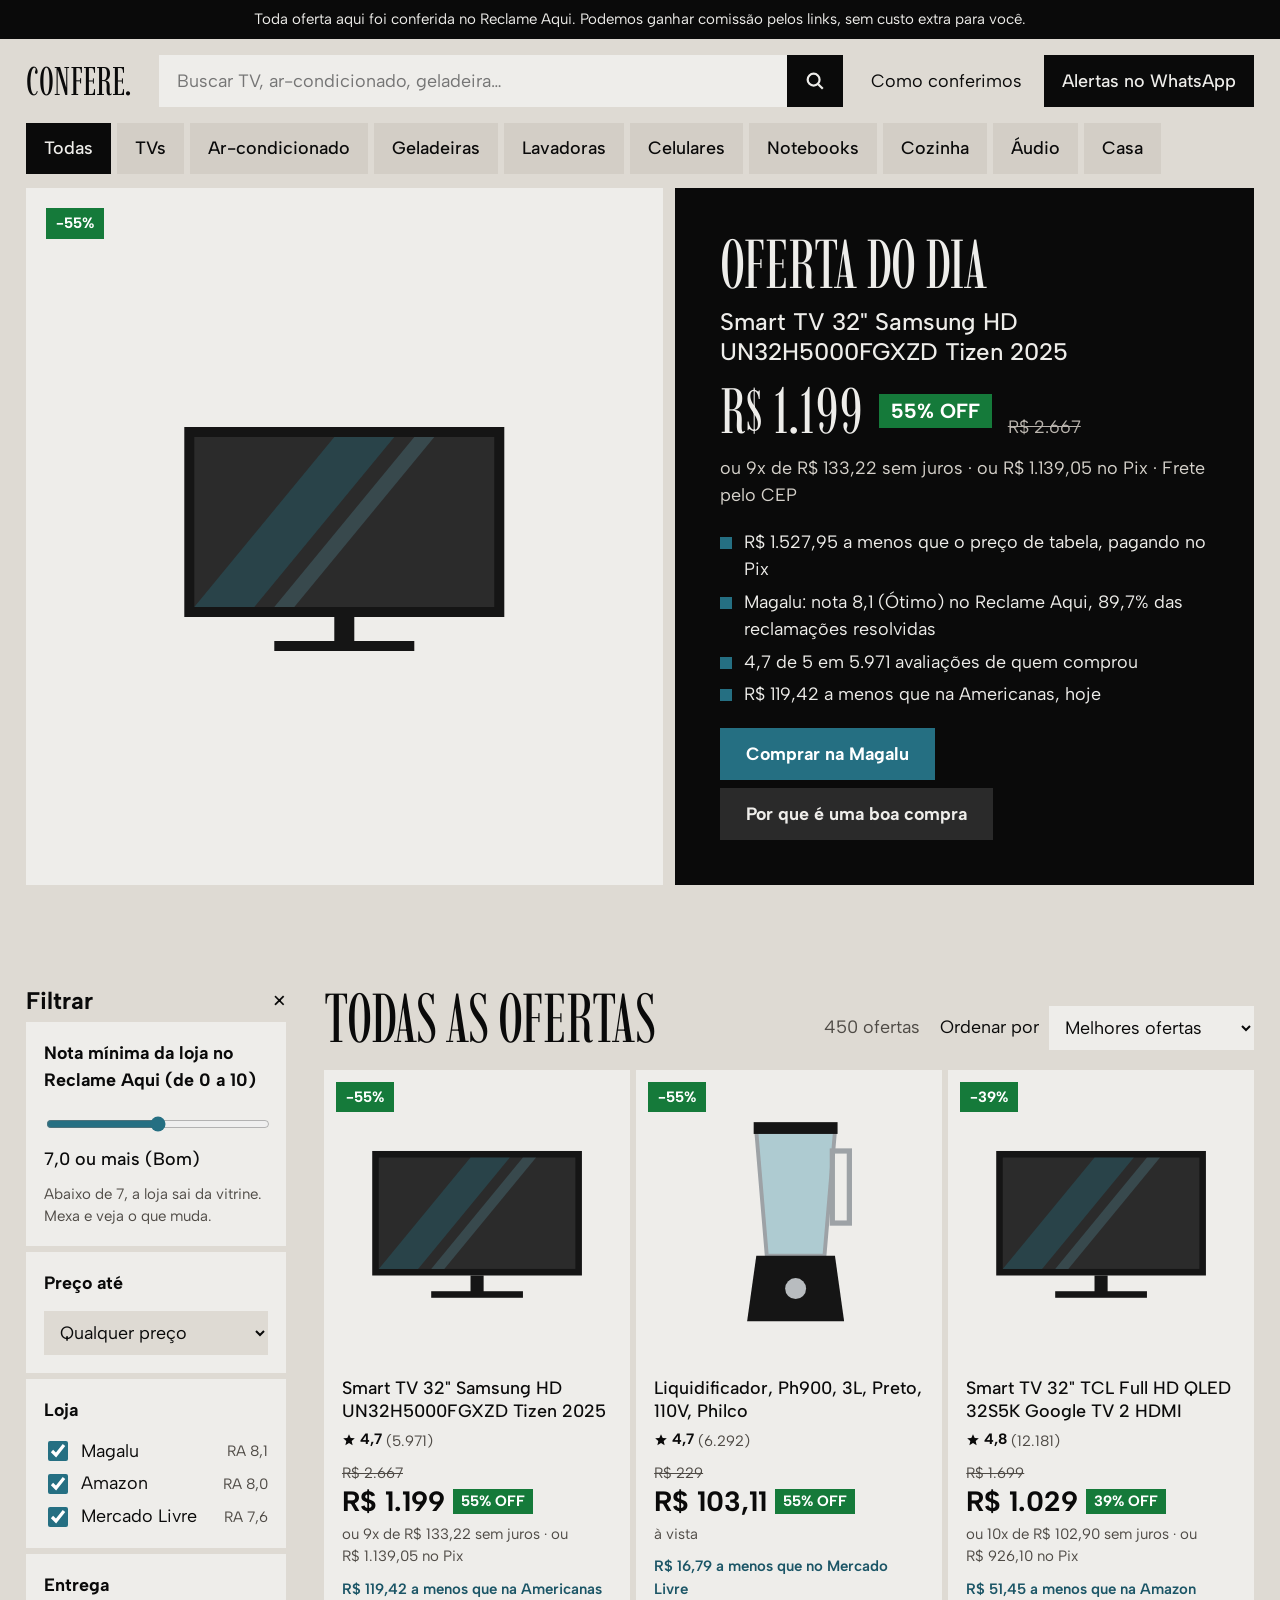
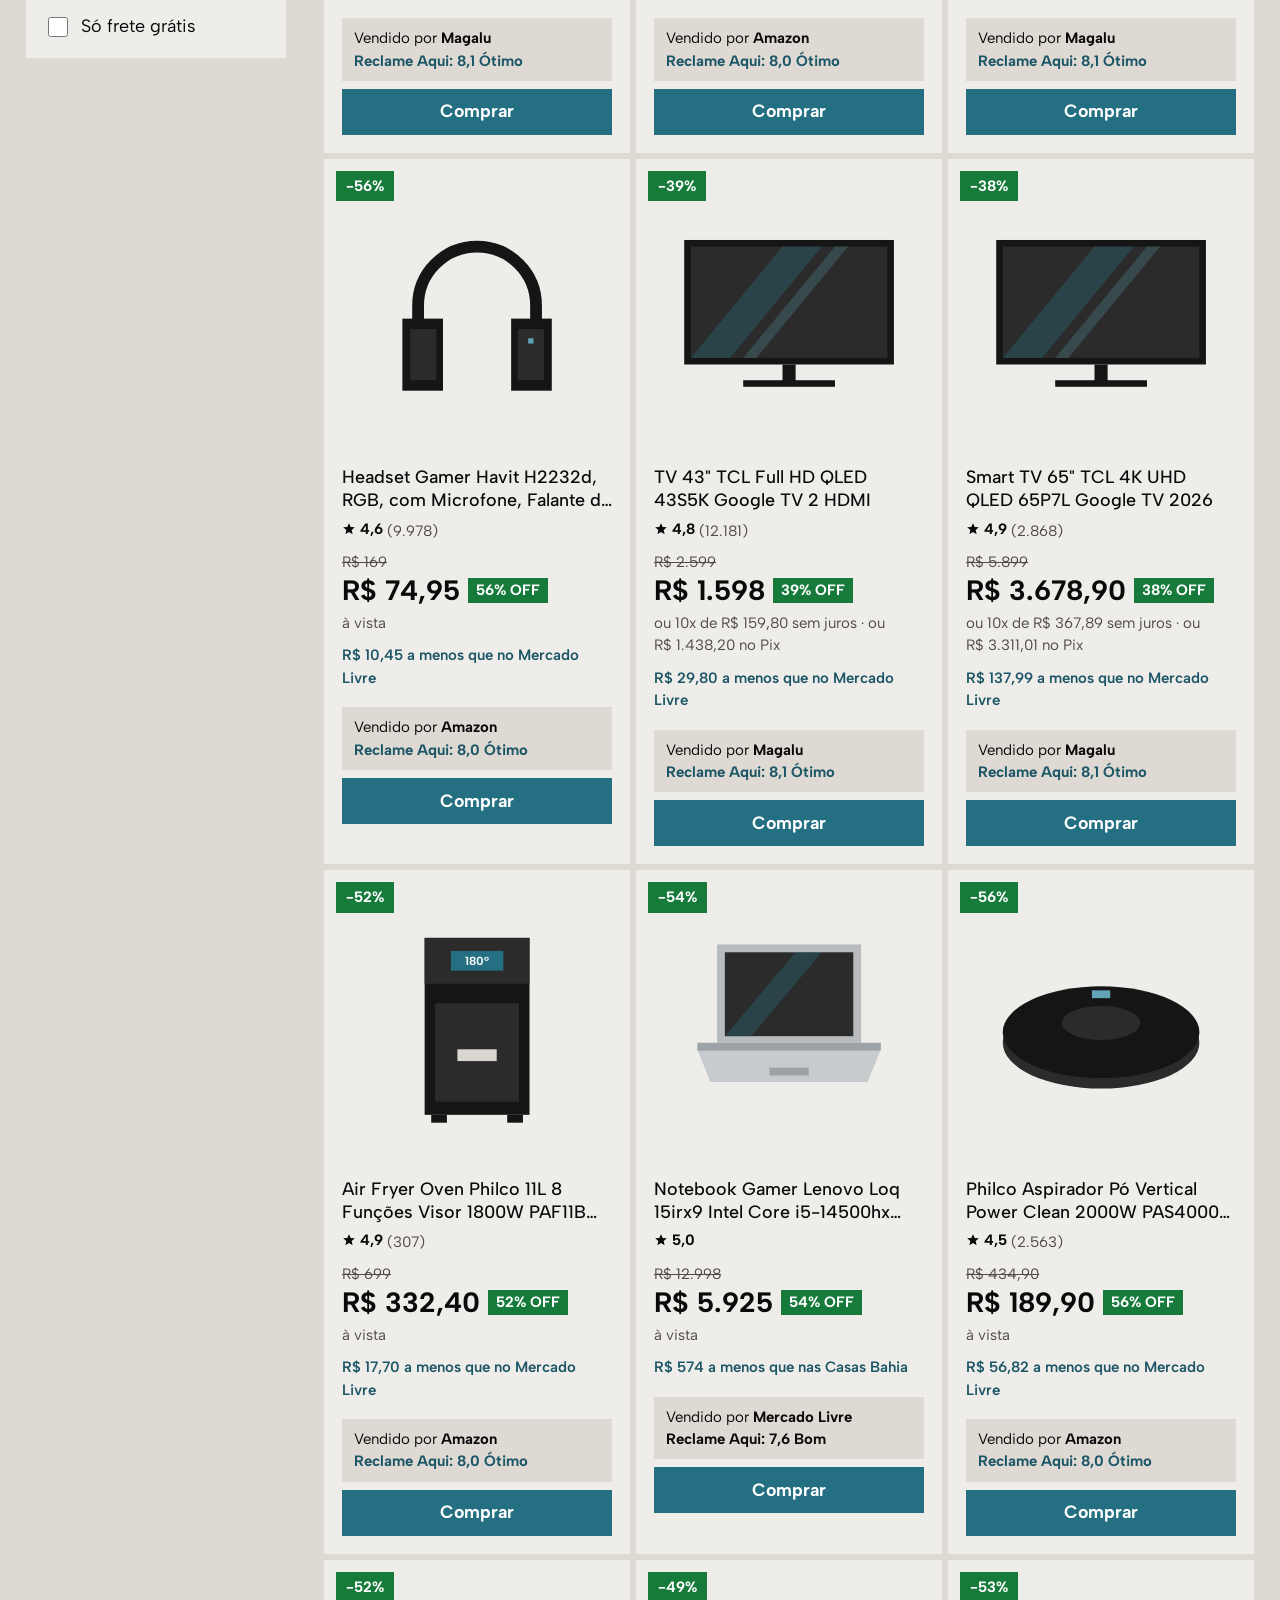
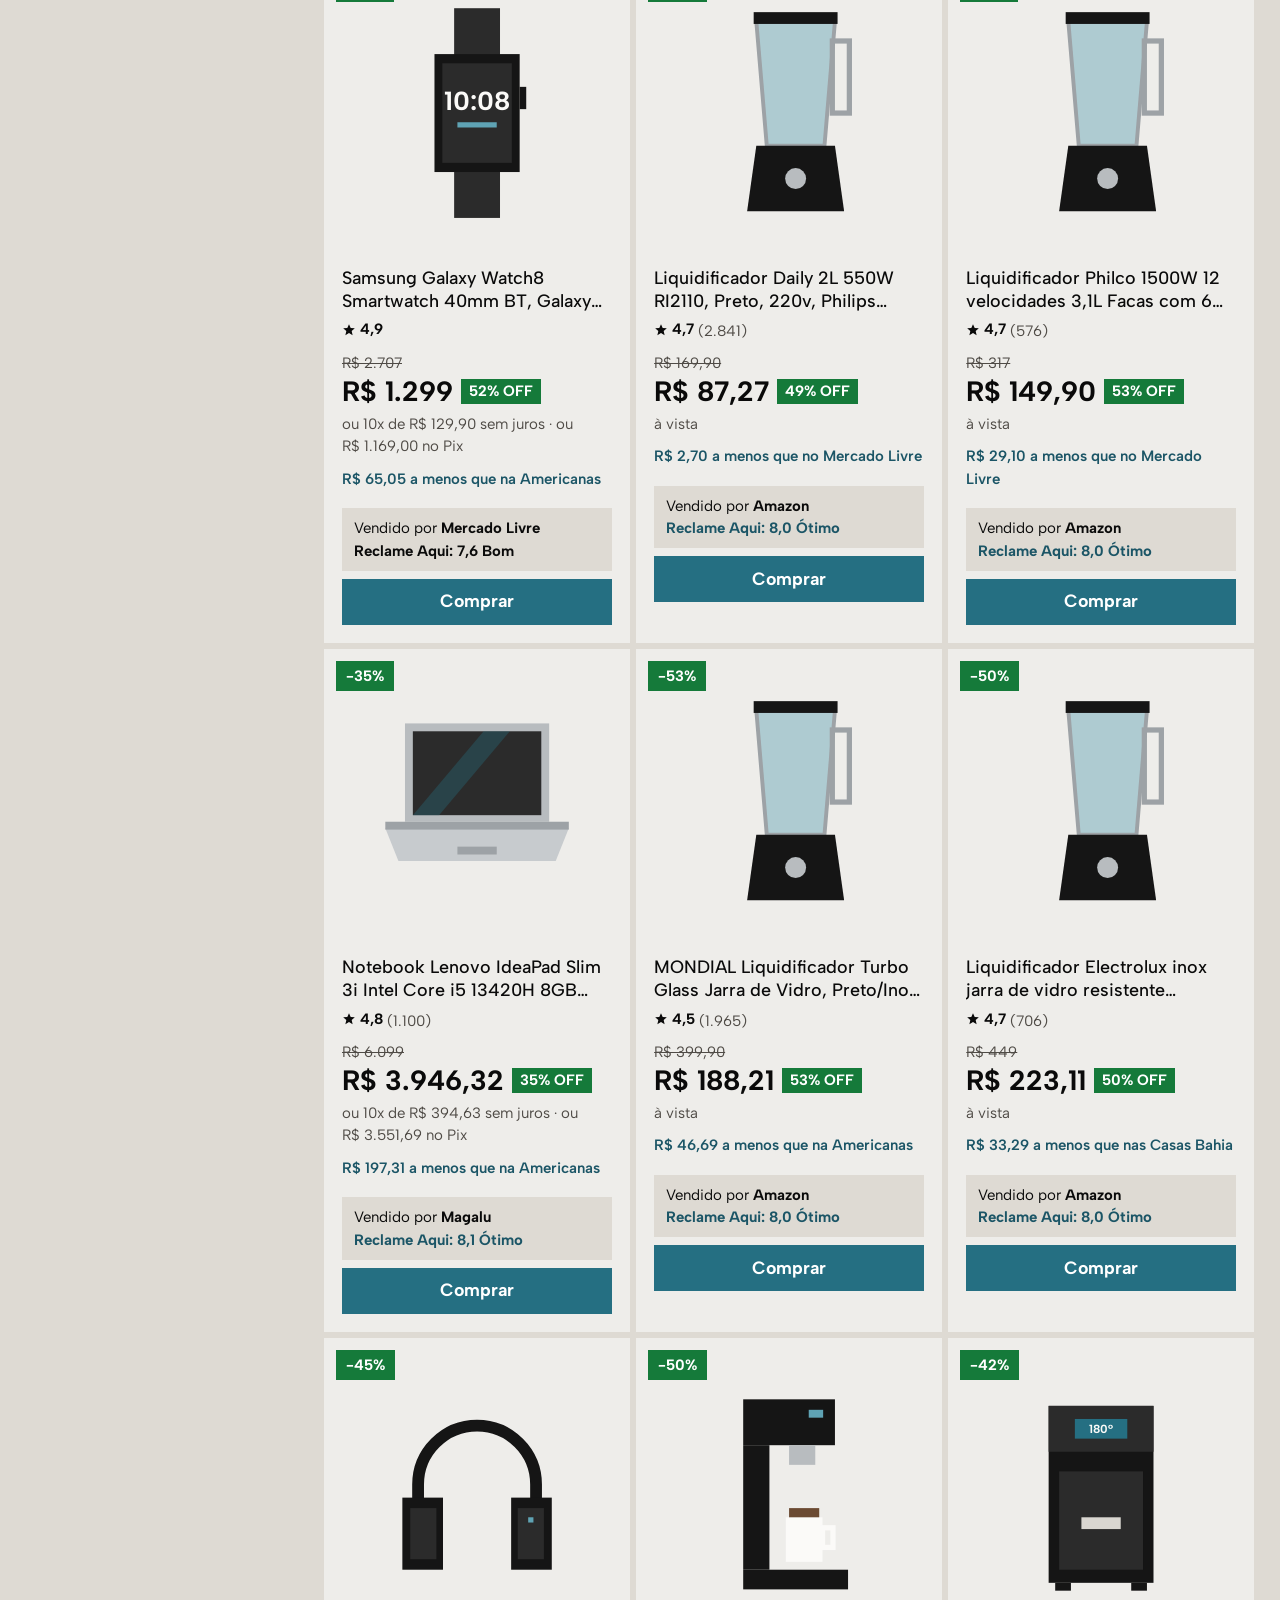
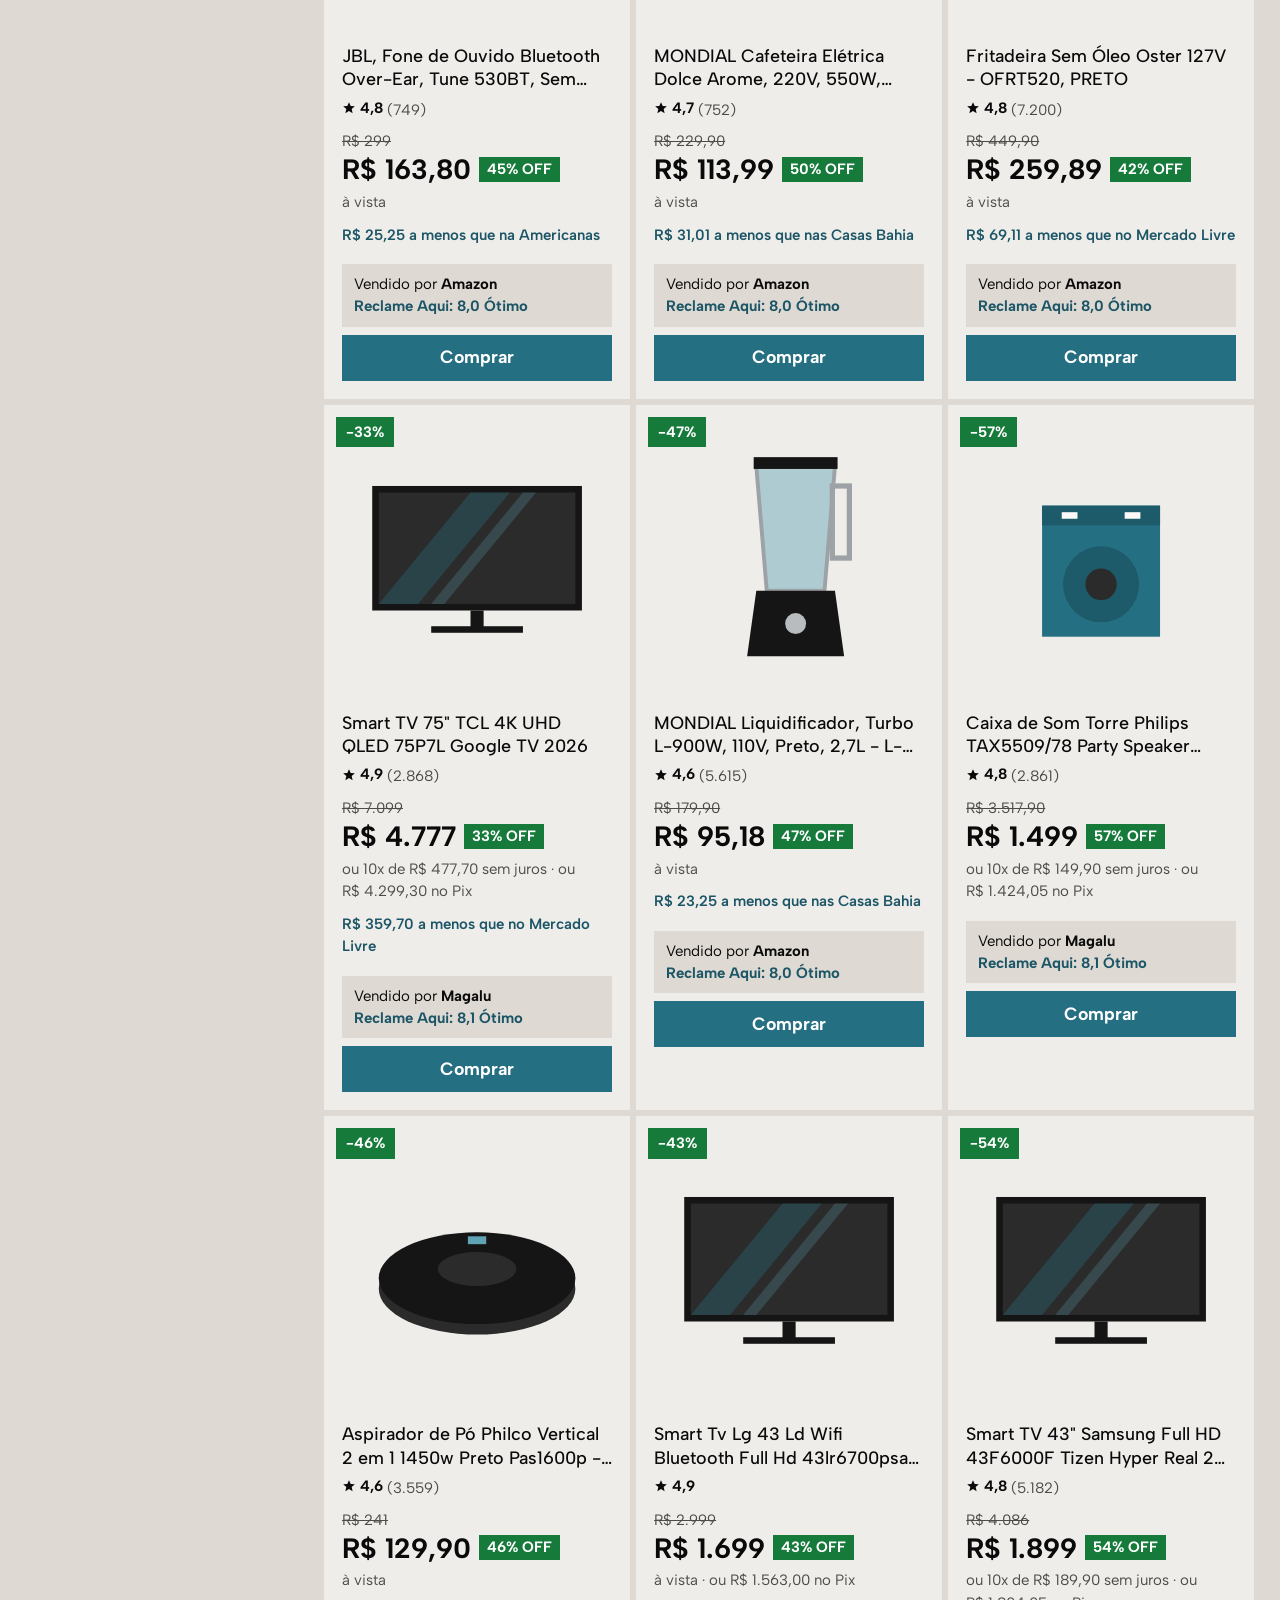
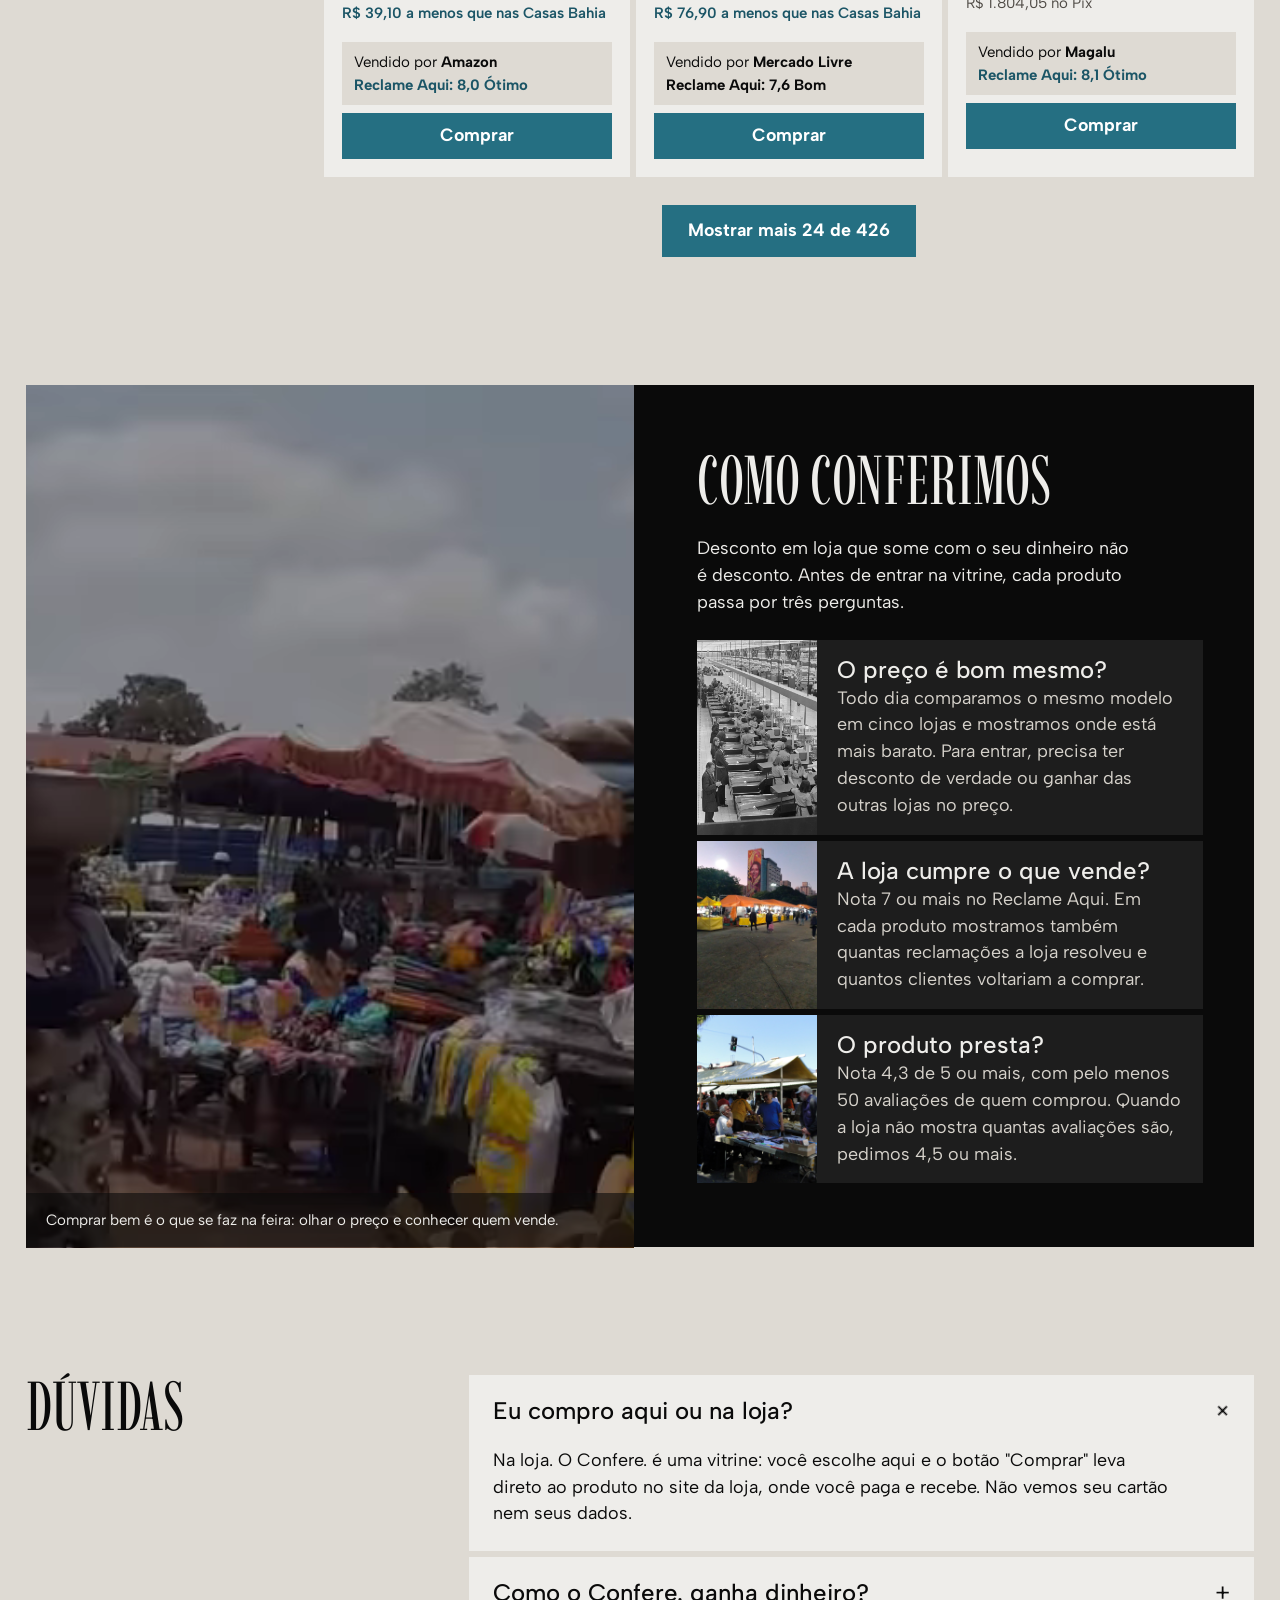
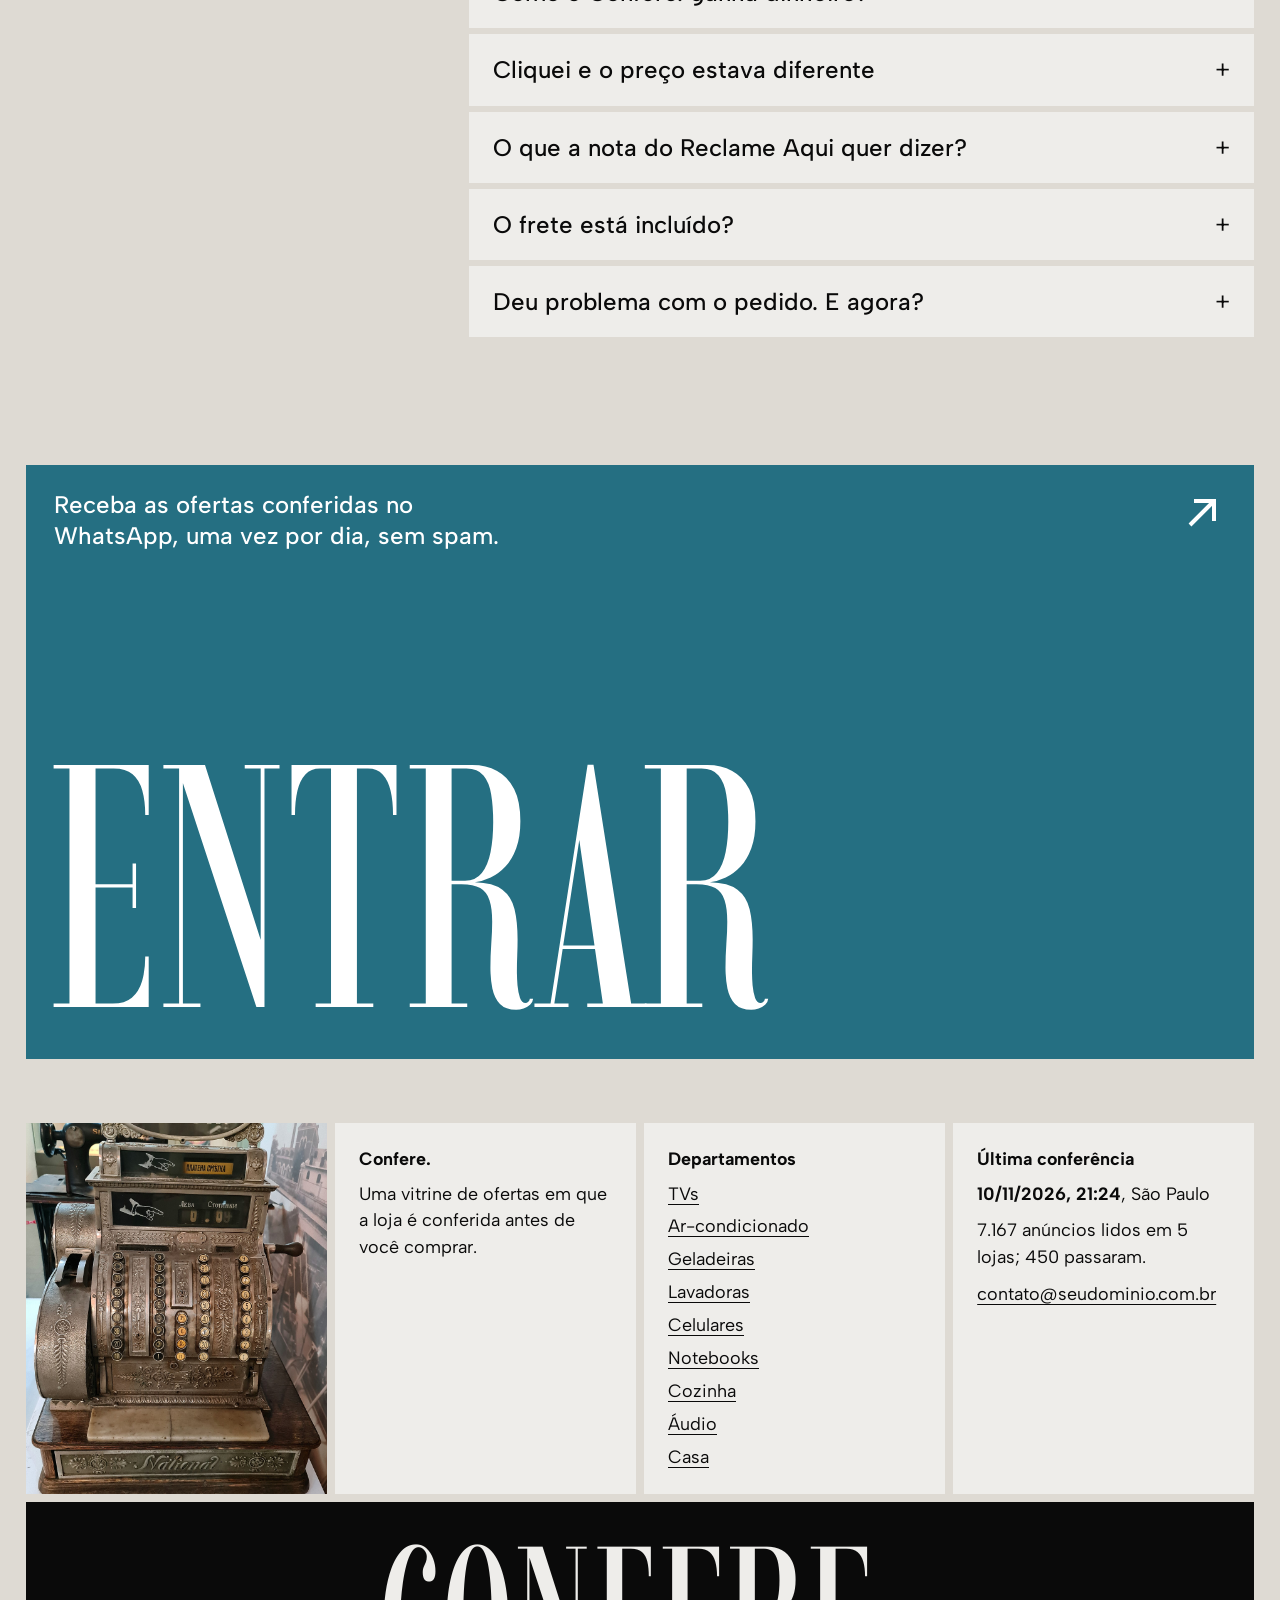
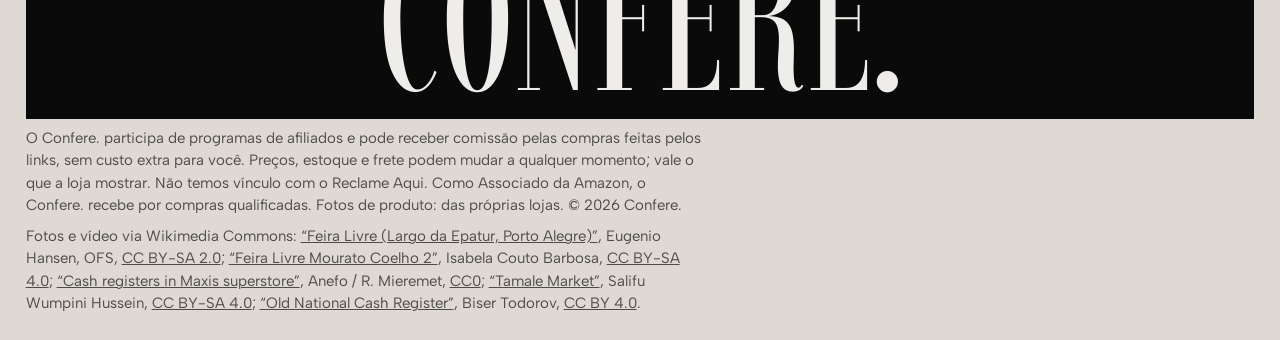
==== commit 6fcc18f0: "Mostra o % de desconto em verde ao lado do preço Co-Authored-By: Claude Opus 5.5 <noreply@anthropic." ====
--- a/index.html
+++ b/index.html
@@ -40,7 +40,7 @@
     <div class="deal-info">
       <h1 id="deal-title">Oferta do dia</h1>
       <p class="deal-name" id="deal-name"></p>
-      <p class="deal-price"><s id="deal-de"></s> <strong id="deal-por"></strong></p>
+      <p class="deal-price"><s id="deal-de"></s> <strong id="deal-por"></strong> <b class="pct" id="deal-pct"></b></p>
       <p class="deal-terms" id="deal-terms"></p>
       <ul class="deal-checks" id="deal-checks"></ul>
       <div class="deal-actions">
@@ -186,7 +186,7 @@
       <p class="pdp-cat" id="pdp-cat"></p>
       <h2 id="pdp-name"></h2>
       <p class="pdp-rating" id="pdp-rating"></p>
-      <p class="pdp-price"><s id="pdp-de"></s> <strong id="pdp-por"></strong></p>
+      <p class="pdp-price"><s id="pdp-de"></s> <strong id="pdp-por"></strong> <b class="pct" id="pdp-pct"></b></p>
       <p class="pdp-terms" id="pdp-terms"></p>
       <a class="btn btn-wide" id="pdp-buy" href="#" rel="sponsored nofollow noopener" target="_blank">Comprar na loja</a>
       <p class="pdp-note">Você vai para o site da loja para pagar e receber.</p>
--- a/styles.css
+++ b/styles.css
@@ -7,6 +7,7 @@
   --ink: #0a0a0a;
   --muted: #4f4b46;
   --accent: #256f82;
+  --verde: #157a3a;
   --accent-ink: #ffffff;
   --sale: #256f82;
 
@@ -145,14 +146,19 @@
 /* fotos das lojas vêm com fundo branco: o branco some no papel */
 .card-img img, .deal-img img, .pdp-img img { mix-blend-mode: multiply; }
 .deal-price s:empty, .pdp-price s:empty { display: none; }
-.off { position: absolute; top: 12px; left: 12px; background: var(--accent); color: var(--accent-ink); font-weight: 700; padding: 4px 10px; font-size: var(--step-small); }
+.off { position: absolute; top: 12px; left: 12px; background: var(--verde); color: #fff; font-weight: 700; padding: 4px 10px; font-size: var(--step-small); }
 .card-body { padding: 0 18px 8px; display: grid; gap: 6px; }
 .card-name { font-weight: 500; line-height: 1.3; display: -webkit-box; -webkit-line-clamp: 2; -webkit-box-orient: vertical; overflow: hidden; min-height: 2.6em; }
 .stars { font-size: var(--step-small); color: var(--muted); }
 .stars b { color: var(--ink); display: inline-flex; align-items: center; gap: 4px; }
 .star { width: 14px; height: 14px; fill: var(--ink); }
 .price s { color: var(--muted); font-size: var(--step-small); }
-.price strong { display: block; font-size: 28px; line-height: 1.1; font-weight: 700; font-variant-numeric: tabular-nums; }
+.price strong { display: inline-block; font-size: 28px; line-height: 1.1; font-weight: 700; font-variant-numeric: tabular-nums; }
+/* desconto em verde ao lado do preço: é o primeiro número que o olho procura */
+.price-row { display: flex; align-items: center; gap: 8px; flex-wrap: wrap; }
+.pct { background: var(--verde); color: #fff; font-weight: 700; font-size: var(--step-small); line-height: 1; padding: 5px 8px; white-space: nowrap; font-variant-numeric: tabular-nums; }
+.pct:empty { display: none; }
+.deal-price .pct, .pdp-price .pct { order: 1; font-size: clamp(18px, 1.6vw, 24px); padding: 7px 12px; align-self: center; }
 .terms { font-size: var(--step-small); color: var(--muted); }
 .store { margin: 10px 18px 0; padding: 10px 12px; background: var(--bg); font-size: var(--step-small); display: grid; gap: 2px; line-height: 1.35; }
 .store b { font-weight: 700; }
